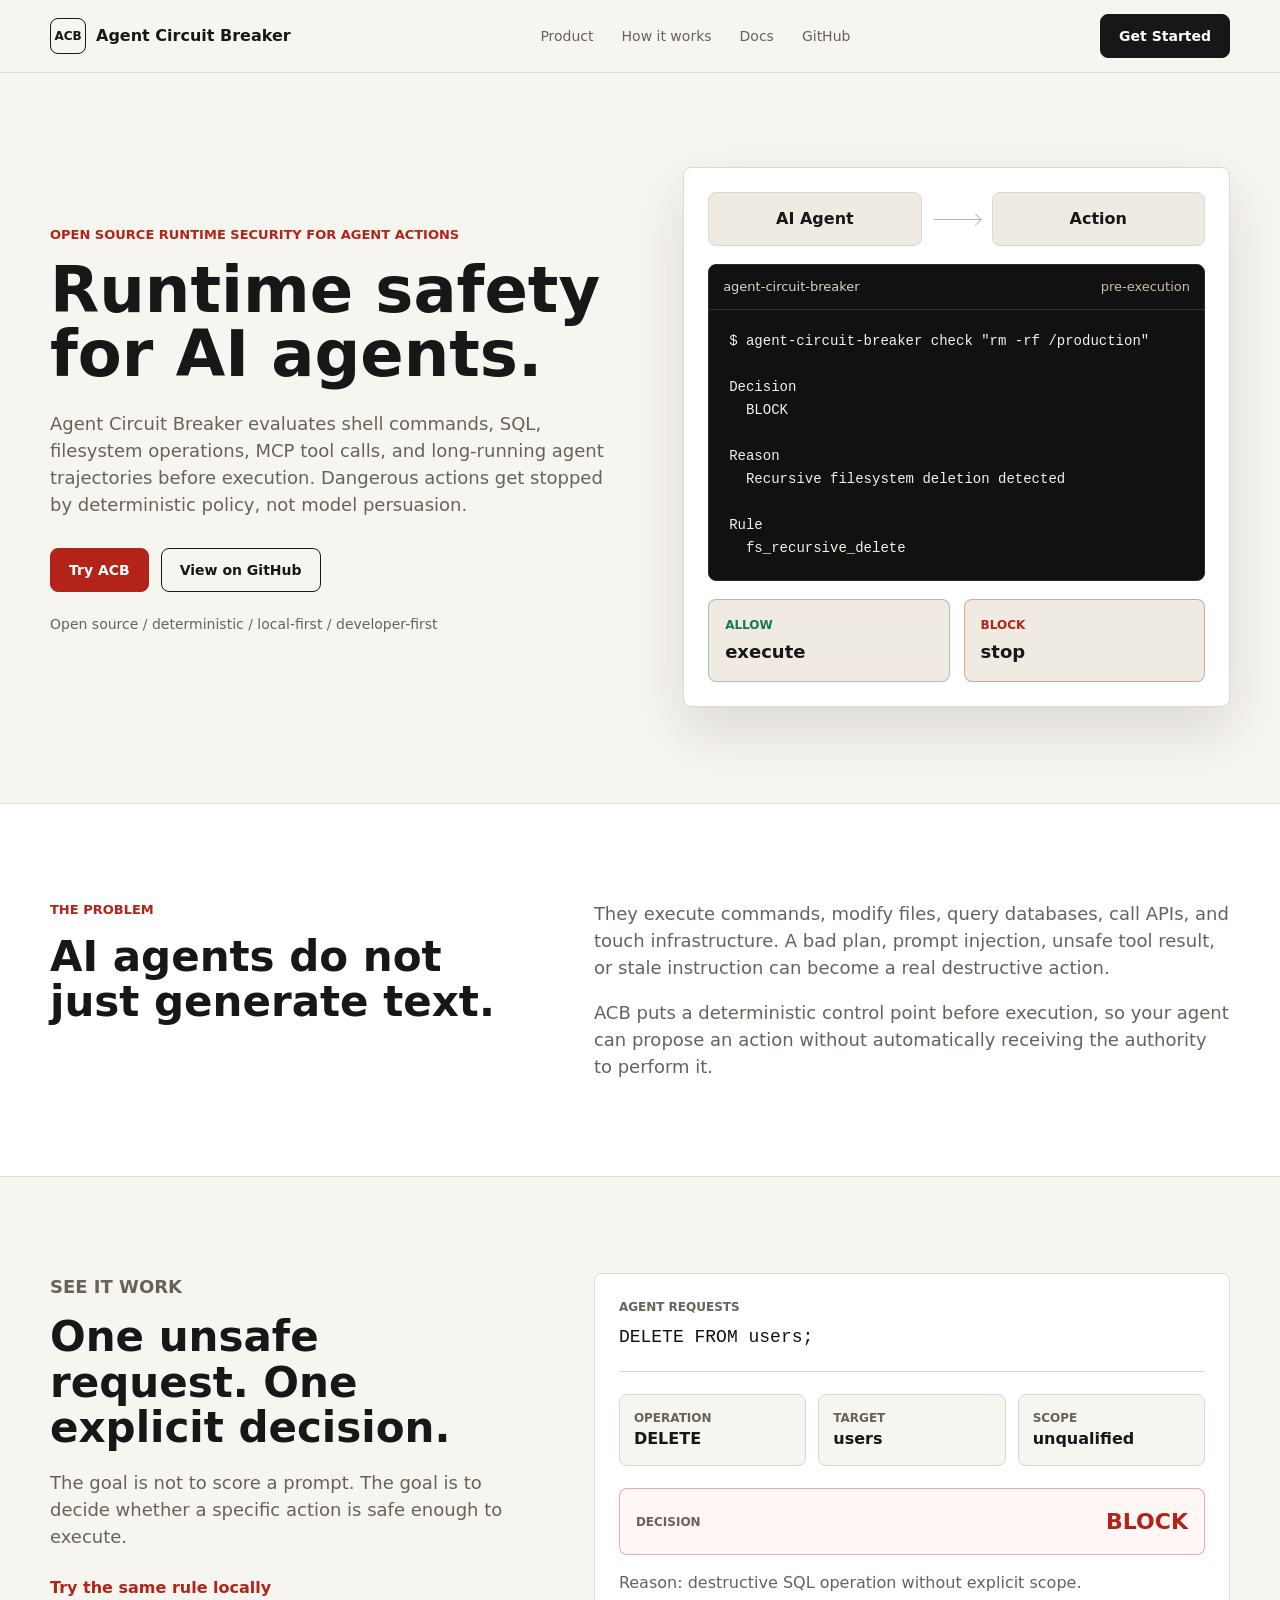
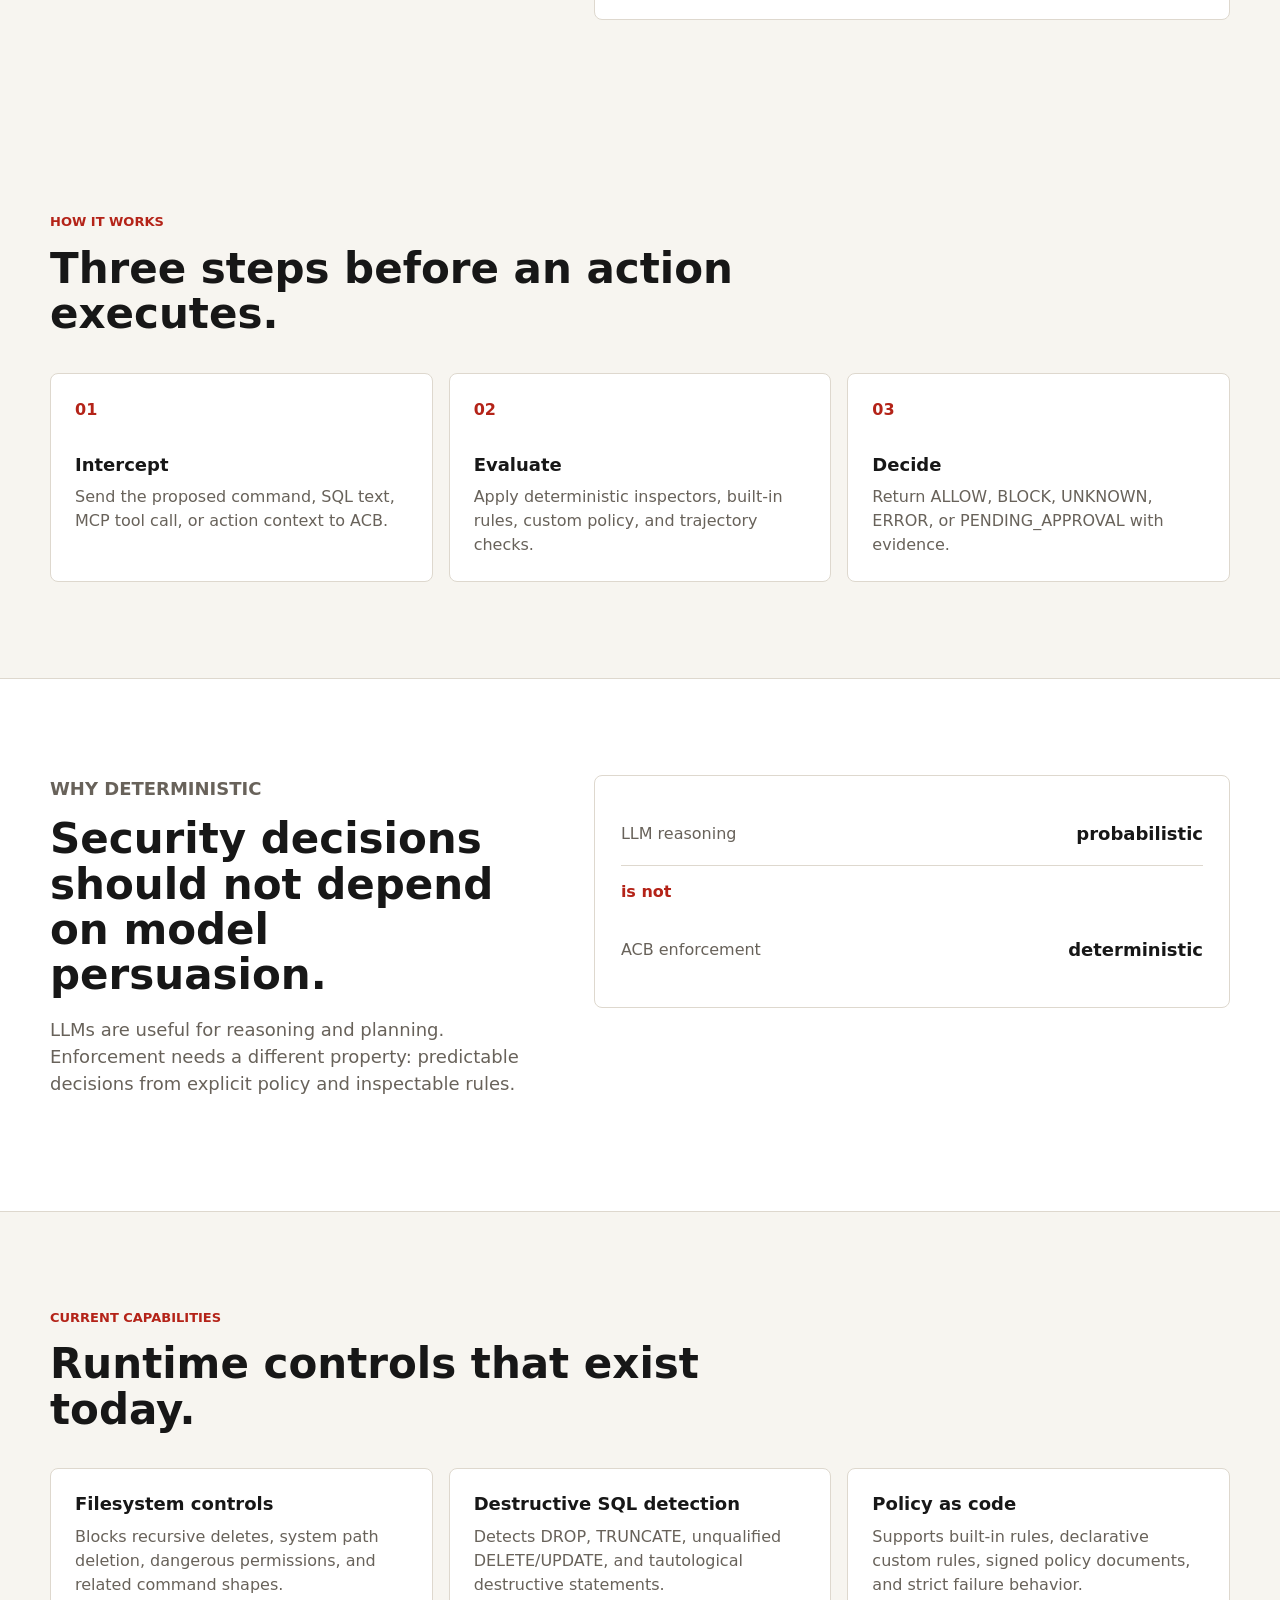
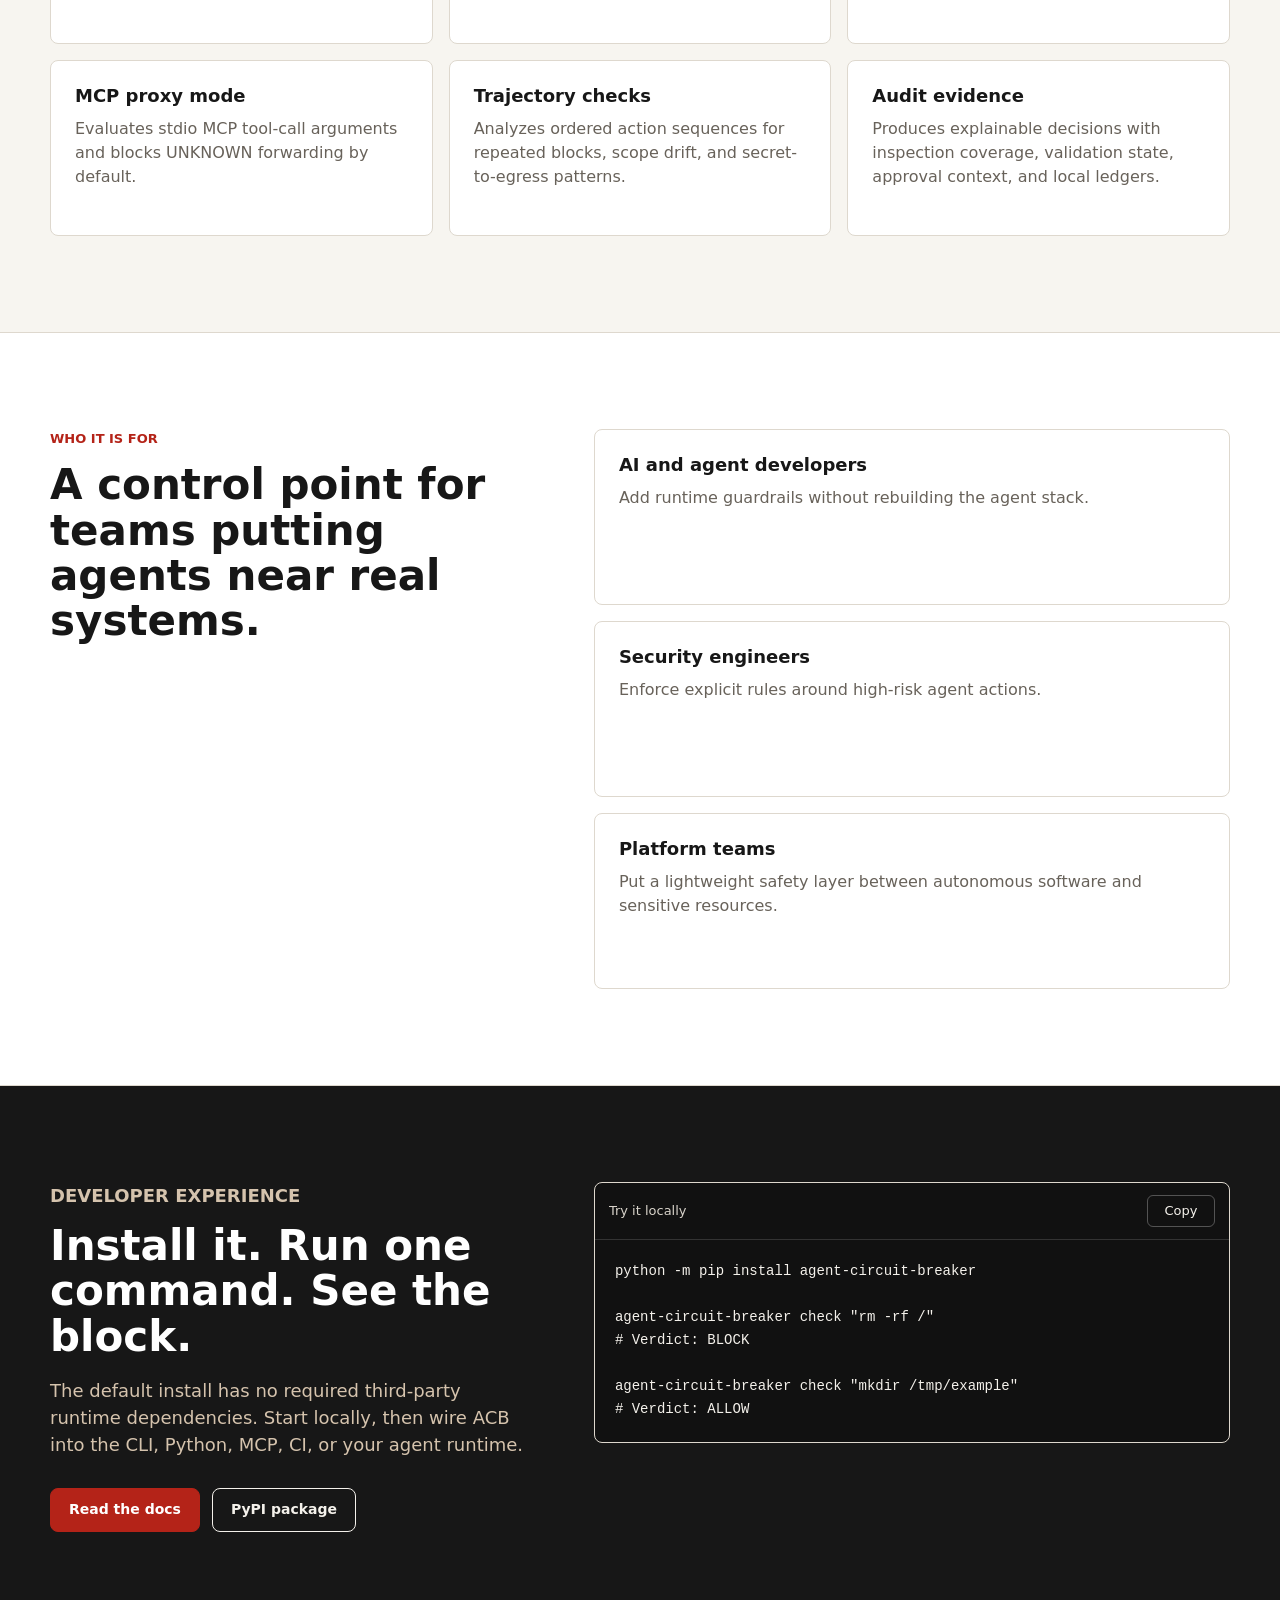
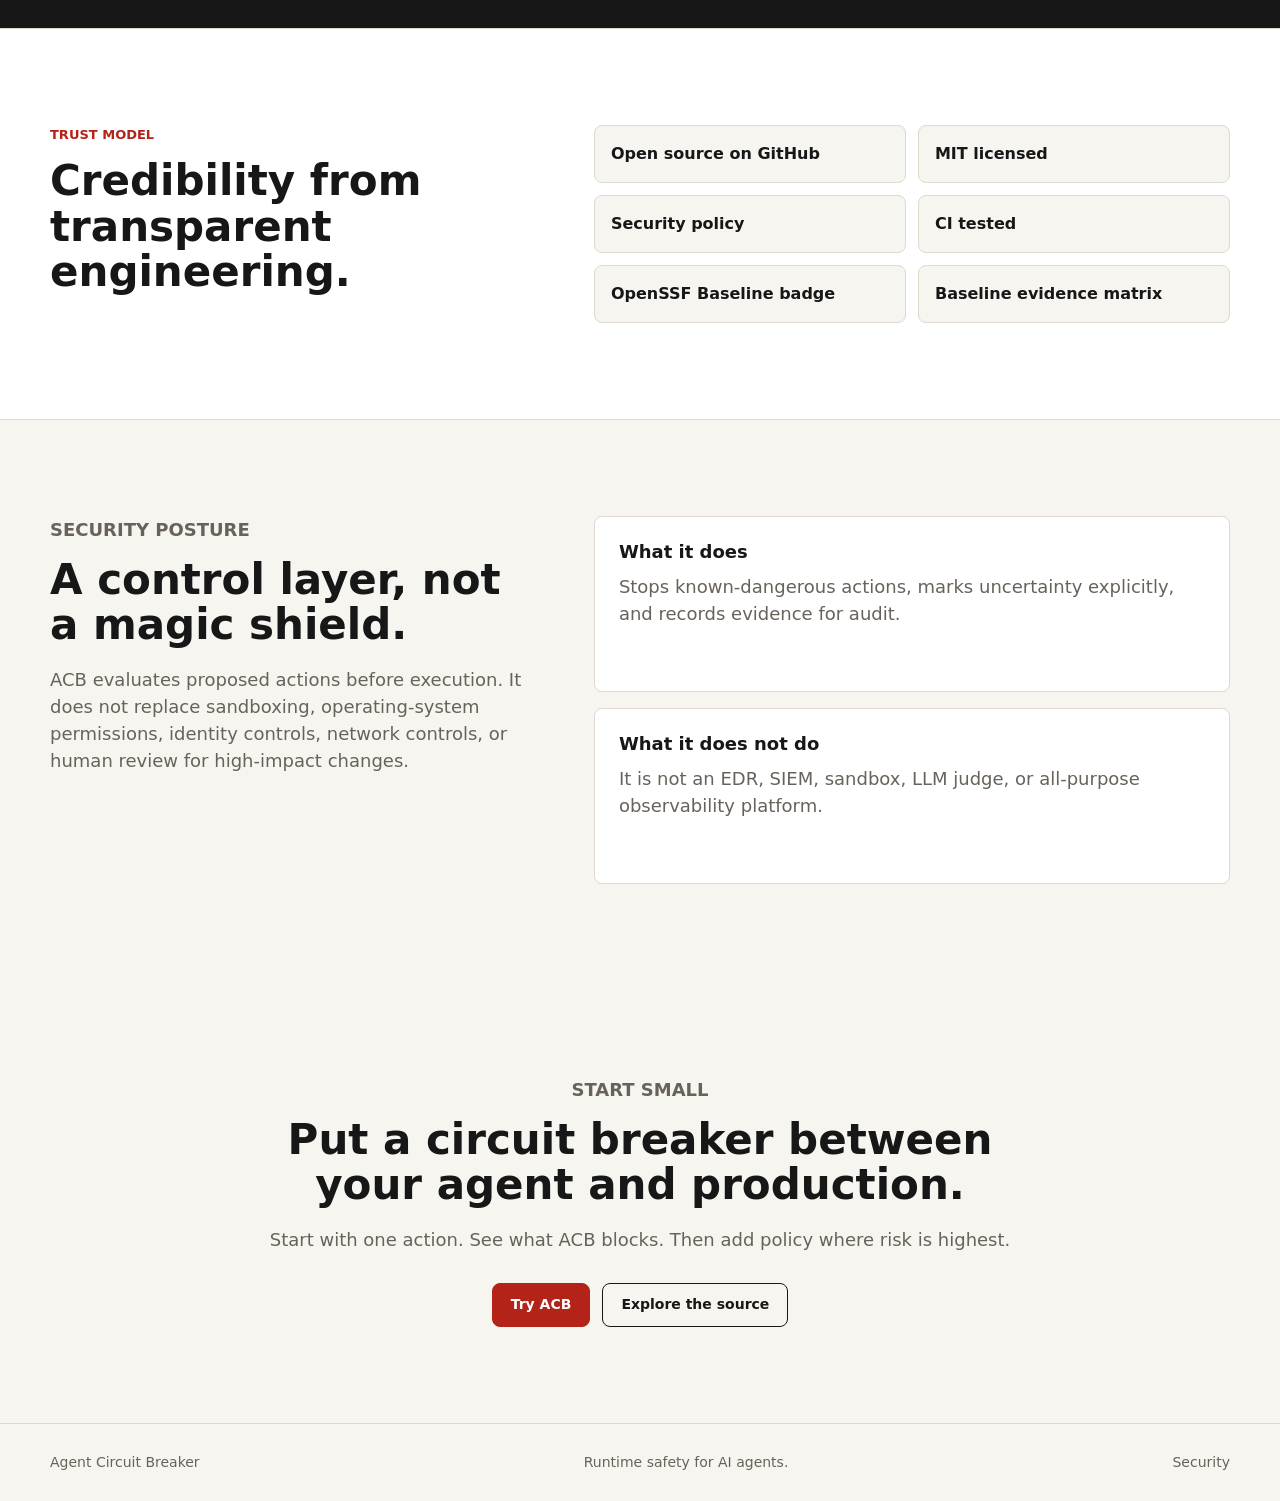
==== docs/index.html @ faf4dca8 "docs: add product website" ====
<!doctype html>
<html lang="en">
  <head>
    <meta charset="utf-8">
    <meta name="viewport" content="width=device-width, initial-scale=1">
    <title>Agent Circuit Breaker | Runtime Safety for AI Agents</title>
    <meta
      name="description"
      content="Agent Circuit Breaker is an open source runtime safety layer that evaluates AI agent actions before execution with deterministic policy, risk checks, and auditable decisions."
    >
    <meta
      name="keywords"
      content="AI agent security, AI agent runtime security, AI agent guardrails, deterministic AI security, AI agent policy enforcement, secure AI agents"
    >
    <meta name="robots" content="index, follow">
    <link rel="canonical" href="https://acb.github.io/">
    <meta property="og:type" content="website">
    <meta property="og:title" content="Agent Circuit Breaker | Runtime Safety for AI Agents">
    <meta
      property="og:description"
      content="A deterministic control layer that evaluates AI agent actions before they execute."
    >
    <meta property="og:url" content="https://acb.github.io/">
    <meta property="og:site_name" content="Agent Circuit Breaker">
    <meta name="twitter:card" content="summary_large_image">
    <meta name="twitter:title" content="Agent Circuit Breaker | Runtime Safety for AI Agents">
    <meta
      name="twitter:description"
      content="Open source runtime safety for AI agents, MCP tools, shell commands, SQL, and long-running agent workflows."
    >
    <link rel="icon" href="favicon.svg" type="image/svg+xml">
    <link rel="stylesheet" href="styles.css">
    <script type="application/ld+json">
      {
        "@context": "https://schema.org",
        "@type": "SoftwareSourceCode",
        "name": "Agent Circuit Breaker",
        "description": "Open source runtime safety layer for AI agent actions.",
        "codeRepository": "https://github.com/sagarchhatrala/agent-circuit-breaker",
        "programmingLanguage": "Python",
        "license": "https://github.com/sagarchhatrala/agent-circuit-breaker/blob/main/LICENSE",
        "runtimePlatform": "Python 3.11+",
        "applicationCategory": "SecurityApplication"
      }
    </script>
  </head>
  <body>
    <a class="skip-link" href="#main">Skip to content</a>

    <header class="site-header" data-elevate>
      <nav class="nav shell" aria-label="Primary navigation">
        <a class="brand" href="#" aria-label="Agent Circuit Breaker home">
          <span class="brand-mark" aria-hidden="true">ACB</span>
          <span>Agent Circuit Breaker</span>
        </a>
        <div class="nav-links">
          <a href="#product">Product</a>
          <a href="#how">How it works</a>
          <a href="https://github.com/sagarchhatrala/agent-circuit-breaker/blob/main/docs/GETTING_STARTED.md">Docs</a>
          <a href="https://github.com/sagarchhatrala/agent-circuit-breaker">GitHub</a>
        </div>
        <a class="nav-cta" href="#try">Get Started</a>
      </nav>
    </header>

    <main id="main">
      <section class="hero section">
        <div class="shell hero-grid">
          <div class="hero-copy">
            <p class="eyebrow">Open source runtime security for agent actions</p>
            <h1>Runtime safety for AI agents.</h1>
            <p class="hero-lede">
              Agent Circuit Breaker evaluates shell commands, SQL, filesystem
              operations, MCP tool calls, and long-running agent trajectories
              before execution. Dangerous actions get stopped by deterministic
              policy, not model persuasion.
            </p>
            <div class="hero-actions" aria-label="Primary actions">
              <a class="button button-primary" href="#try">Try ACB</a>
              <a class="button button-secondary" href="https://github.com/sagarchhatrala/agent-circuit-breaker">
                View on GitHub
              </a>
            </div>
            <p class="trust-line">Open source / deterministic / local-first / developer-first</p>
          </div>

          <div class="product-visual" aria-label="Agent Circuit Breaker product flow">
            <div class="flow-row">
              <div class="flow-node">AI Agent</div>
              <div class="flow-arrow" aria-hidden="true"></div>
              <div class="flow-node">Action</div>
            </div>

            <div class="decision-console">
              <div class="console-bar">
                <span>agent-circuit-breaker</span>
                <span class="console-status">pre-execution</span>
              </div>
              <pre><code>$ agent-circuit-breaker check "rm &#45;rf /production"

Decision
  BLOCK

Reason
  Recursive filesystem deletion detected

Rule
  fs_recursive_delete</code></pre>
            </div>

            <div class="decision-split" aria-label="Decision outcomes">
              <div class="outcome outcome-allow">
                <span>ALLOW</span>
                <strong>execute</strong>
              </div>
              <div class="outcome outcome-block">
                <span>BLOCK</span>
                <strong>stop</strong>
              </div>
            </div>
          </div>
        </div>
      </section>

      <section id="product" class="section problem-band">
        <div class="shell problem-grid">
          <div>
            <p class="eyebrow">The problem</p>
            <h2>AI agents do not just generate text.</h2>
          </div>
          <div class="problem-copy">
            <p>
              They execute commands, modify files, query databases, call APIs,
              and touch infrastructure. A bad plan, prompt injection, unsafe
              tool result, or stale instruction can become a real destructive
              action.
            </p>
            <p>
              ACB puts a deterministic control point before execution, so your
              agent can propose an action without automatically receiving the
              authority to perform it.
            </p>
          </div>
        </div>
      </section>

      <section class="section see-it">
        <div class="shell two-column">
          <div class="section-copy">
            <p class="eyebrow">See it work</p>
            <h2>One unsafe request. One explicit decision.</h2>
            <p>
              The goal is not to score a prompt. The goal is to decide whether
              a specific action is safe enough to execute.
            </p>
            <a class="text-link" href="#try">Try the same rule locally</a>
          </div>

          <div class="evaluation-panel" aria-label="SQL evaluation example">
            <div class="request-line">
              <span>Agent requests</span>
              <code>DELETE&#32;FROM users;</code>
            </div>
            <div class="evaluation-rows">
              <div>
                <span>Operation</span>
                <strong>DELETE</strong>
              </div>
              <div>
                <span>Target</span>
                <strong>users</strong>
              </div>
              <div>
                <span>Scope</span>
                <strong>unqualified</strong>
              </div>
            </div>
            <div class="decision-banner">
              <span>Decision</span>
              <strong>BLOCK</strong>
            </div>
            <p class="reason">
              Reason: destructive SQL operation without explicit scope.
            </p>
          </div>
        </div>
      </section>

      <section id="how" class="section">
        <div class="shell">
          <div class="section-heading">
            <p class="eyebrow">How it works</p>
            <h2>Three steps before an action executes.</h2>
          </div>
          <div class="steps">
            <article class="step">
              <span>01</span>
              <h3>Intercept</h3>
              <p>Send the proposed command, SQL text, MCP tool call, or action context to ACB.</p>
            </article>
            <article class="step">
              <span>02</span>
              <h3>Evaluate</h3>
              <p>Apply deterministic inspectors, built-in rules, custom policy, and trajectory checks.</p>
            </article>
            <article class="step">
              <span>03</span>
              <h3>Decide</h3>
              <p>Return ALLOW, BLOCK, UNKNOWN, ERROR, or PENDING_APPROVAL with evidence.</p>
            </article>
          </div>
        </div>
      </section>

      <section class="section deterministic-band">
        <div class="shell deterministic-grid">
          <div>
            <p class="eyebrow">Why deterministic</p>
            <h2>Security decisions should not depend on model persuasion.</h2>
            <p>
              LLMs are useful for reasoning and planning. Enforcement needs a
              different property: predictable decisions from explicit policy
              and inspectable rules.
            </p>
          </div>
          <div class="contrast-box" aria-label="LLM reasoning versus security enforcement">
            <div class="contrast-row muted">
              <span>LLM reasoning</span>
              <strong>probabilistic</strong>
            </div>
            <div class="not-equal">is not</div>
            <div class="contrast-row strong">
              <span>ACB enforcement</span>
              <strong>deterministic</strong>
            </div>
          </div>
        </div>
      </section>

      <section class="section capabilities">
        <div class="shell">
          <div class="section-heading">
            <p class="eyebrow">Current capabilities</p>
            <h2>Runtime controls that exist today.</h2>
          </div>
          <div class="capability-grid">
            <article>
              <h3>Filesystem controls</h3>
              <p>Blocks recursive deletes, system path deletion, dangerous permissions, and related command shapes.</p>
            </article>
            <article>
              <h3>Destructive SQL detection</h3>
              <p>Detects DROP, TRUNCATE, unqualified DELETE/UPDATE, and tautological destructive statements.</p>
            </article>
            <article>
              <h3>Policy as code</h3>
              <p>Supports built-in rules, declarative custom rules, signed policy documents, and strict failure behavior.</p>
            </article>
            <article>
              <h3>MCP proxy mode</h3>
              <p>Evaluates stdio MCP tool-call arguments and blocks UNKNOWN forwarding by default.</p>
            </article>
            <article>
              <h3>Trajectory checks</h3>
              <p>Analyzes ordered action sequences for repeated blocks, scope drift, and secret-to-egress patterns.</p>
            </article>
            <article>
              <h3>Audit evidence</h3>
              <p>Produces explainable decisions with inspection coverage, validation state, approval context, and local ledgers.</p>
            </article>
          </div>
        </div>
      </section>

      <section class="section audience-band">
        <div class="shell audience-grid">
          <div class="audience-copy">
            <p class="eyebrow">Who it is for</p>
            <h2>A control point for teams putting agents near real systems.</h2>
          </div>
          <div class="audience-list">
            <article>
              <h3>AI and agent developers</h3>
              <p>Add runtime guardrails without rebuilding the agent stack.</p>
            </article>
            <article>
              <h3>Security engineers</h3>
              <p>Enforce explicit rules around high-risk agent actions.</p>
            </article>
            <article>
              <h3>Platform teams</h3>
              <p>Put a lightweight safety layer between autonomous software and sensitive resources.</p>
            </article>
          </div>
        </div>
      </section>

      <section id="try" class="section try-section">
        <div class="shell two-column">
          <div class="section-copy">
            <p class="eyebrow">Developer experience</p>
            <h2>Install it. Run one command. See the block.</h2>
            <p>
              The default install has no required third-party runtime
              dependencies. Start locally, then wire ACB into the CLI, Python,
              MCP, CI, or your agent runtime.
            </p>
            <div class="try-actions">
              <a class="button button-primary" href="https://github.com/sagarchhatrala/agent-circuit-breaker/blob/main/docs/GETTING_STARTED.md">Read the docs</a>
              <a class="button button-secondary" href="https://pypi.org/project/agent-circuit-breaker/">PyPI package</a>
            </div>
          </div>
          <div class="code-card">
            <div class="code-card-header">
              <span>Try it locally</span>
              <button class="copy-button" type="button" data-copy="#quickstart-code">Copy</button>
            </div>
            <pre id="quickstart-code"><code>python -m pip install agent-circuit-breaker

agent-circuit-breaker check "rm &#45;rf /"
# Verdict: BLOCK

agent-circuit-breaker check "mkdir /tmp/example"
# Verdict: ALLOW</code></pre>
          </div>
        </div>
      </section>

      <section class="section trust-section">
        <div class="shell trust-grid">
          <div>
            <p class="eyebrow">Trust model</p>
            <h2>Credibility from transparent engineering.</h2>
          </div>
          <div class="trust-list">
            <a href="https://github.com/sagarchhatrala/agent-circuit-breaker">Open source on GitHub</a>
            <a href="https://github.com/sagarchhatrala/agent-circuit-breaker/blob/main/LICENSE">MIT licensed</a>
            <a href="https://github.com/sagarchhatrala/agent-circuit-breaker/security/policy">Security policy</a>
            <a href="https://github.com/sagarchhatrala/agent-circuit-breaker/actions/workflows/ci.yml">CI tested</a>
            <a href="https://www.bestpractices.dev/projects/14222">OpenSSF Baseline badge</a>
            <a href="https://github.com/sagarchhatrala/agent-circuit-breaker/blob/main/docs/OPENSSF_BASELINE_1.md">Baseline evidence matrix</a>
          </div>
        </div>
      </section>

      <section class="section security-posture">
        <div class="shell posture-grid">
          <div>
            <p class="eyebrow">Security posture</p>
            <h2>A control layer, not a magic shield.</h2>
            <p>
              ACB evaluates proposed actions before execution. It does not
              replace sandboxing, operating-system permissions, identity
              controls, network controls, or human review for high-impact
              changes.
            </p>
          </div>
          <div class="posture-points">
            <article>
              <h3>What it does</h3>
              <p>Stops known-dangerous actions, marks uncertainty explicitly, and records evidence for audit.</p>
            </article>
            <article>
              <h3>What it does not do</h3>
              <p>It is not an EDR, SIEM, sandbox, LLM judge, or all-purpose observability platform.</p>
            </article>
          </div>
        </div>
      </section>

      <section class="section final-cta">
        <div class="shell final-cta-inner">
          <p class="eyebrow">Start small</p>
          <h2>Put a circuit breaker between your agent and production.</h2>
          <p>Start with one action. See what ACB blocks. Then add policy where risk is highest.</p>
          <div class="hero-actions">
            <a class="button button-primary" href="#try">Try ACB</a>
            <a class="button button-secondary" href="https://github.com/sagarchhatrala/agent-circuit-breaker">Explore the source</a>
          </div>
        </div>
      </section>
    </main>

    <footer class="footer">
      <div class="shell footer-inner">
        <span>Agent Circuit Breaker</span>
        <span>Runtime safety for AI agents.</span>
        <a href="https://github.com/sagarchhatrala/agent-circuit-breaker/blob/main/SECURITY.md">Security</a>
      </div>
    </footer>

    <script src="script.js"></script>
  </body>
</html>
---- docs/styles.css ----
:root {
  --bg: #f7f5f0;
  --surface: #ffffff;
  --surface-muted: #efebe3;
  --ink: #171717;
  --muted: #68625a;
  --line: #ded8ce;
  --line-strong: #bdb4a6;
  --accent: #b42318;
  --accent-ink: #ffffff;
  --allow: #147a4a;
  --warn: #9a6500;
  --code: #111111;
  --shadow: 0 24px 60px rgba(32, 28, 22, 0.12);
}

* {
  box-sizing: border-box;
}

html {
  scroll-behavior: smooth;
}

html,
body {
  overflow-x: hidden;
}

body {
  margin: 0;
  background: var(--bg);
  color: var(--ink);
  font-family: Inter, ui-sans-serif, system-ui, -apple-system, BlinkMacSystemFont, "Segoe UI", sans-serif;
  line-height: 1.5;
  text-rendering: optimizeLegibility;
}

a {
  color: inherit;
  text-decoration: none;
}

code,
pre {
  font-family: "SFMono-Regular", Consolas, "Liberation Mono", monospace;
}

pre {
  margin: 0;
  white-space: pre-wrap;
}

.skip-link {
  position: absolute;
  left: 16px;
  top: -48px;
  z-index: 10;
  padding: 10px 14px;
  background: var(--ink);
  color: var(--surface);
  border-radius: 6px;
}

.skip-link:focus {
  top: 16px;
}

.shell {
  width: min(1180px, calc(100% - 40px));
  margin: 0 auto;
}

.section {
  padding: 96px 0;
}

.site-header {
  position: sticky;
  top: 0;
  z-index: 5;
  background: rgba(247, 245, 240, 0.92);
  border-bottom: 1px solid var(--line);
  backdrop-filter: blur(14px);
}

.nav {
  min-height: 72px;
  display: flex;
  align-items: center;
  justify-content: space-between;
  gap: 24px;
}

.brand {
  display: inline-flex;
  align-items: center;
  gap: 10px;
  font-weight: 700;
}

.brand-mark {
  display: grid;
  place-items: center;
  width: 36px;
  height: 36px;
  border: 1px solid var(--ink);
  border-radius: 8px;
  font-size: 12px;
  letter-spacing: 0;
}

.nav-links {
  display: flex;
  align-items: center;
  gap: 28px;
  color: var(--muted);
  font-size: 14px;
}

.nav-links a:hover,
.text-link:hover,
.trust-list a:hover,
.footer a:hover {
  color: var(--accent);
}

.nav-cta,
.button {
  display: inline-flex;
  align-items: center;
  justify-content: center;
  min-height: 44px;
  padding: 0 18px;
  border-radius: 8px;
  font-weight: 700;
  font-size: 14px;
  border: 1px solid var(--ink);
}

.nav-cta {
  background: var(--ink);
  color: var(--surface);
}

.button-primary {
  background: var(--accent);
  border-color: var(--accent);
  color: var(--accent-ink);
}

.button-secondary {
  background: transparent;
  color: var(--ink);
}

.button:focus-visible,
.nav-cta:focus-visible,
.nav-links a:focus-visible,
.brand:focus-visible,
.copy-button:focus-visible,
.text-link:focus-visible {
  outline: 3px solid rgba(180, 35, 24, 0.35);
  outline-offset: 3px;
}

.hero {
  padding-top: 94px;
}

.hero-grid {
  display: grid;
  grid-template-columns: 1.02fr 0.98fr;
  gap: 64px;
  align-items: center;
}

.hero-copy,
.product-visual,
.evaluation-panel,
.code-card,
.contrast-box,
.section-copy,
.problem-copy,
.audience-copy {
  min-width: 0;
}

.eyebrow {
  margin: 0 0 14px;
  color: var(--accent);
  font-size: 13px;
  font-weight: 800;
  letter-spacing: 0;
  text-transform: uppercase;
}

h1,
h2,
h3,
p {
  margin-top: 0;
}

h1 {
  max-width: 720px;
  margin-bottom: 24px;
  font-size: 64px;
  line-height: 1;
  letter-spacing: 0;
}

h2 {
  margin-bottom: 18px;
  font-size: 42px;
  line-height: 1.08;
  letter-spacing: 0;
}

h3 {
  margin-bottom: 10px;
  font-size: 18px;
  line-height: 1.2;
  letter-spacing: 0;
}

.hero-lede,
.section-copy p,
.problem-copy p,
.deterministic-grid p,
.security-posture p,
.final-cta p {
  color: var(--muted);
  font-size: 18px;
}

.hero-actions,
.try-actions {
  display: flex;
  flex-wrap: wrap;
  gap: 12px;
  margin-top: 30px;
}

.trust-line {
  margin-top: 22px;
  color: var(--muted);
  font-size: 14px;
}

.product-visual,
.evaluation-panel,
.code-card,
.contrast-box {
  border: 1px solid var(--line);
  border-radius: 8px;
  background: var(--surface);
  box-shadow: var(--shadow);
}

.product-visual {
  padding: 24px;
}

.flow-row {
  display: grid;
  grid-template-columns: 1fr 46px 1fr;
  align-items: center;
  gap: 12px;
  margin-bottom: 18px;
}

.flow-node {
  padding: 14px 16px;
  border: 1px solid var(--line);
  border-radius: 8px;
  background: var(--surface-muted);
  text-align: center;
  font-weight: 700;
}

.flow-arrow {
  height: 1px;
  background: var(--line-strong);
  position: relative;
}

.flow-arrow::after {
  content: "";
  position: absolute;
  right: 0;
  top: -4px;
  width: 8px;
  height: 8px;
  border-right: 1px solid var(--line-strong);
  border-top: 1px solid var(--line-strong);
  transform: rotate(45deg);
}

.decision-console {
  border: 1px solid #2b2b2b;
  border-radius: 8px;
  background: var(--code);
  color: #f4f1eb;
  overflow: hidden;
}

.console-bar,
.code-card-header {
  display: flex;
  align-items: center;
  justify-content: space-between;
  gap: 16px;
  padding: 12px 14px;
  border-bottom: 1px solid rgba(255, 255, 255, 0.14);
  color: #d8d3ca;
  font-size: 13px;
}

.console-bar span,
.code-card-header span {
  min-width: 0;
  overflow: hidden;
  text-overflow: ellipsis;
  white-space: nowrap;
}

.console-status {
  color: #cdbba4;
}

.decision-console pre,
.code-card pre {
  padding: 20px;
  font-size: 14px;
  line-height: 1.65;
  overflow-x: auto;
  overflow-wrap: anywhere;
  word-break: break-word;
}

.decision-split {
  display: grid;
  grid-template-columns: 1fr 1fr;
  gap: 14px;
  margin-top: 18px;
}

.outcome {
  padding: 16px;
  border-radius: 8px;
  border: 1px solid var(--line);
  background: var(--surface-muted);
}

.outcome span,
.evaluation-rows span,
.request-line span,
.decision-banner span {
  display: block;
  color: var(--muted);
  font-size: 12px;
  font-weight: 800;
  letter-spacing: 0;
  text-transform: uppercase;
}

.outcome strong {
  display: block;
  margin-top: 4px;
  font-size: 18px;
}

.outcome-allow {
  border-color: rgba(20, 122, 74, 0.35);
}

.outcome-allow span {
  color: var(--allow);
}

.outcome-block {
  border-color: rgba(180, 35, 24, 0.35);
}

.outcome-block span,
.decision-banner strong {
  color: var(--accent);
}

.problem-band,
.deterministic-band,
.audience-band,
.trust-section {
  border-top: 1px solid var(--line);
  border-bottom: 1px solid var(--line);
  background: var(--surface);
}

.problem-grid,
.deterministic-grid,
.audience-grid,
.trust-grid,
.posture-grid,
.two-column {
  display: grid;
  grid-template-columns: 0.86fr 1.14fr;
  gap: 64px;
  align-items: start;
}

.problem-copy p:last-child,
.section-copy p:last-child,
.security-posture p:last-child {
  margin-bottom: 0;
}

.text-link {
  display: inline-flex;
  margin-top: 8px;
  color: var(--accent);
  font-weight: 800;
}

.evaluation-panel {
  padding: 24px;
  box-shadow: none;
}

.request-line {
  padding-bottom: 20px;
  border-bottom: 1px solid var(--line);
}

.request-line code {
  display: block;
  margin-top: 8px;
  color: var(--code);
  font-size: 18px;
}

.evaluation-rows {
  display: grid;
  grid-template-columns: repeat(3, 1fr);
  gap: 12px;
  padding: 22px 0;
}

.evaluation-rows div {
  padding: 14px;
  border: 1px solid var(--line);
  border-radius: 8px;
  background: var(--bg);
}

.decision-banner {
  display: flex;
  align-items: center;
  justify-content: space-between;
  gap: 16px;
  padding: 16px;
  border: 1px solid rgba(180, 35, 24, 0.35);
  border-radius: 8px;
  background: #fff7f5;
}

.decision-banner strong {
  font-size: 22px;
}

.reason {
  margin: 16px 0 0;
  color: var(--muted);
}

.section-heading {
  max-width: 700px;
  margin-bottom: 36px;
}

.steps,
.capability-grid,
.audience-list,
.posture-points {
  display: grid;
  gap: 16px;
}

.steps {
  grid-template-columns: repeat(3, 1fr);
}

.step,
.capability-grid article,
.audience-list article,
.posture-points article {
  min-height: 176px;
  padding: 24px;
  border: 1px solid var(--line);
  border-radius: 8px;
  background: var(--surface);
}

.step span {
  display: inline-flex;
  margin-bottom: 32px;
  color: var(--accent);
  font-weight: 800;
}

.step p,
.capability-grid p,
.audience-list p,
.posture-points p {
  margin: 0;
  color: var(--muted);
}

.contrast-box {
  padding: 26px;
  box-shadow: none;
}

.contrast-row {
  display: flex;
  align-items: center;
  justify-content: space-between;
  gap: 20px;
  padding: 18px 0;
  border-bottom: 1px solid var(--line);
}

.contrast-row:last-child {
  border-bottom: 0;
}

.contrast-row span {
  color: var(--muted);
}

.contrast-row strong {
  font-size: 18px;
}

.not-equal {
  padding: 14px 0;
  color: var(--accent);
  font-weight: 800;
}

.capability-grid {
  grid-template-columns: repeat(3, 1fr);
}

.audience-list {
  grid-template-columns: 1fr;
}

.try-section {
  background: var(--ink);
  color: var(--surface);
}

.try-section .eyebrow,
.try-section .section-copy p {
  color: #d5c3ad;
}

.try-section .button-secondary {
  border-color: #f4f1eb;
  color: #f4f1eb;
}

.code-card {
  background: var(--code);
  color: #f4f1eb;
  box-shadow: none;
  overflow: hidden;
}

.copy-button {
  min-width: 68px;
  min-height: 32px;
  border: 1px solid rgba(255, 255, 255, 0.28);
  border-radius: 6px;
  background: transparent;
  color: #f4f1eb;
  cursor: pointer;
  font: inherit;
}

.trust-list {
  display: grid;
  grid-template-columns: repeat(2, 1fr);
  gap: 12px;
}

.trust-list a {
  padding: 16px;
  border: 1px solid var(--line);
  border-radius: 8px;
  background: var(--bg);
  font-weight: 700;
}

.final-cta {
  text-align: center;
}

.final-cta-inner {
  max-width: 760px;
}

.final-cta .hero-actions {
  justify-content: center;
}

.footer {
  padding: 28px 0;
  border-top: 1px solid var(--line);
  color: var(--muted);
  font-size: 14px;
}

.footer-inner {
  display: flex;
  flex-wrap: wrap;
  align-items: center;
  justify-content: space-between;
  gap: 16px;
}

@media (max-width: 920px) {
  .nav {
    min-height: auto;
    padding: 16px 0;
    align-items: flex-start;
  }

  .nav,
  .nav-links,
  .hero-actions,
  .try-actions {
    flex-wrap: wrap;
  }

  .nav-links {
    order: 3;
    width: 100%;
    gap: 18px;
  }

  .hero-grid,
  .problem-grid,
  .deterministic-grid,
  .audience-grid,
  .trust-grid,
  .posture-grid,
  .two-column {
    grid-template-columns: 1fr;
    gap: 36px;
  }

  h1 {
    font-size: 42px;
  }

  h2 {
    font-size: 32px;
  }

  .steps,
  .capability-grid {
    grid-template-columns: 1fr;
  }
}

@media (max-width: 560px) {
  .shell {
    width: min(calc(100% - 84px), 1180px);
  }

  .section {
    padding: 68px 0;
  }

  .hero {
    padding-top: 54px;
  }

  h1 {
    font-size: 34px;
  }

  h2 {
    font-size: 28px;
  }

  .hero-lede,
  .section-copy p,
  .problem-copy p,
  .deterministic-grid p,
  .security-posture p,
  .final-cta p {
    font-size: 16px;
  }

  .product-visual,
  .evaluation-panel,
  .code-card,
  .contrast-box {
    border-radius: 8px;
  }

  .product-visual,
  .evaluation-panel {
    padding: 16px;
  }

  .decision-console pre,
  .code-card pre {
    padding: 16px;
    font-size: 13px;
  }

  .flow-row,
  .decision-split,
  .evaluation-rows,
  .trust-list {
    grid-template-columns: 1fr;
  }

  .flow-arrow {
    width: 1px;
    height: 22px;
    justify-self: center;
  }

  .flow-arrow::after {
    right: -4px;
    top: 13px;
    transform: rotate(135deg);
  }

  .button,
  .nav-cta {
    width: 100%;
  }
}
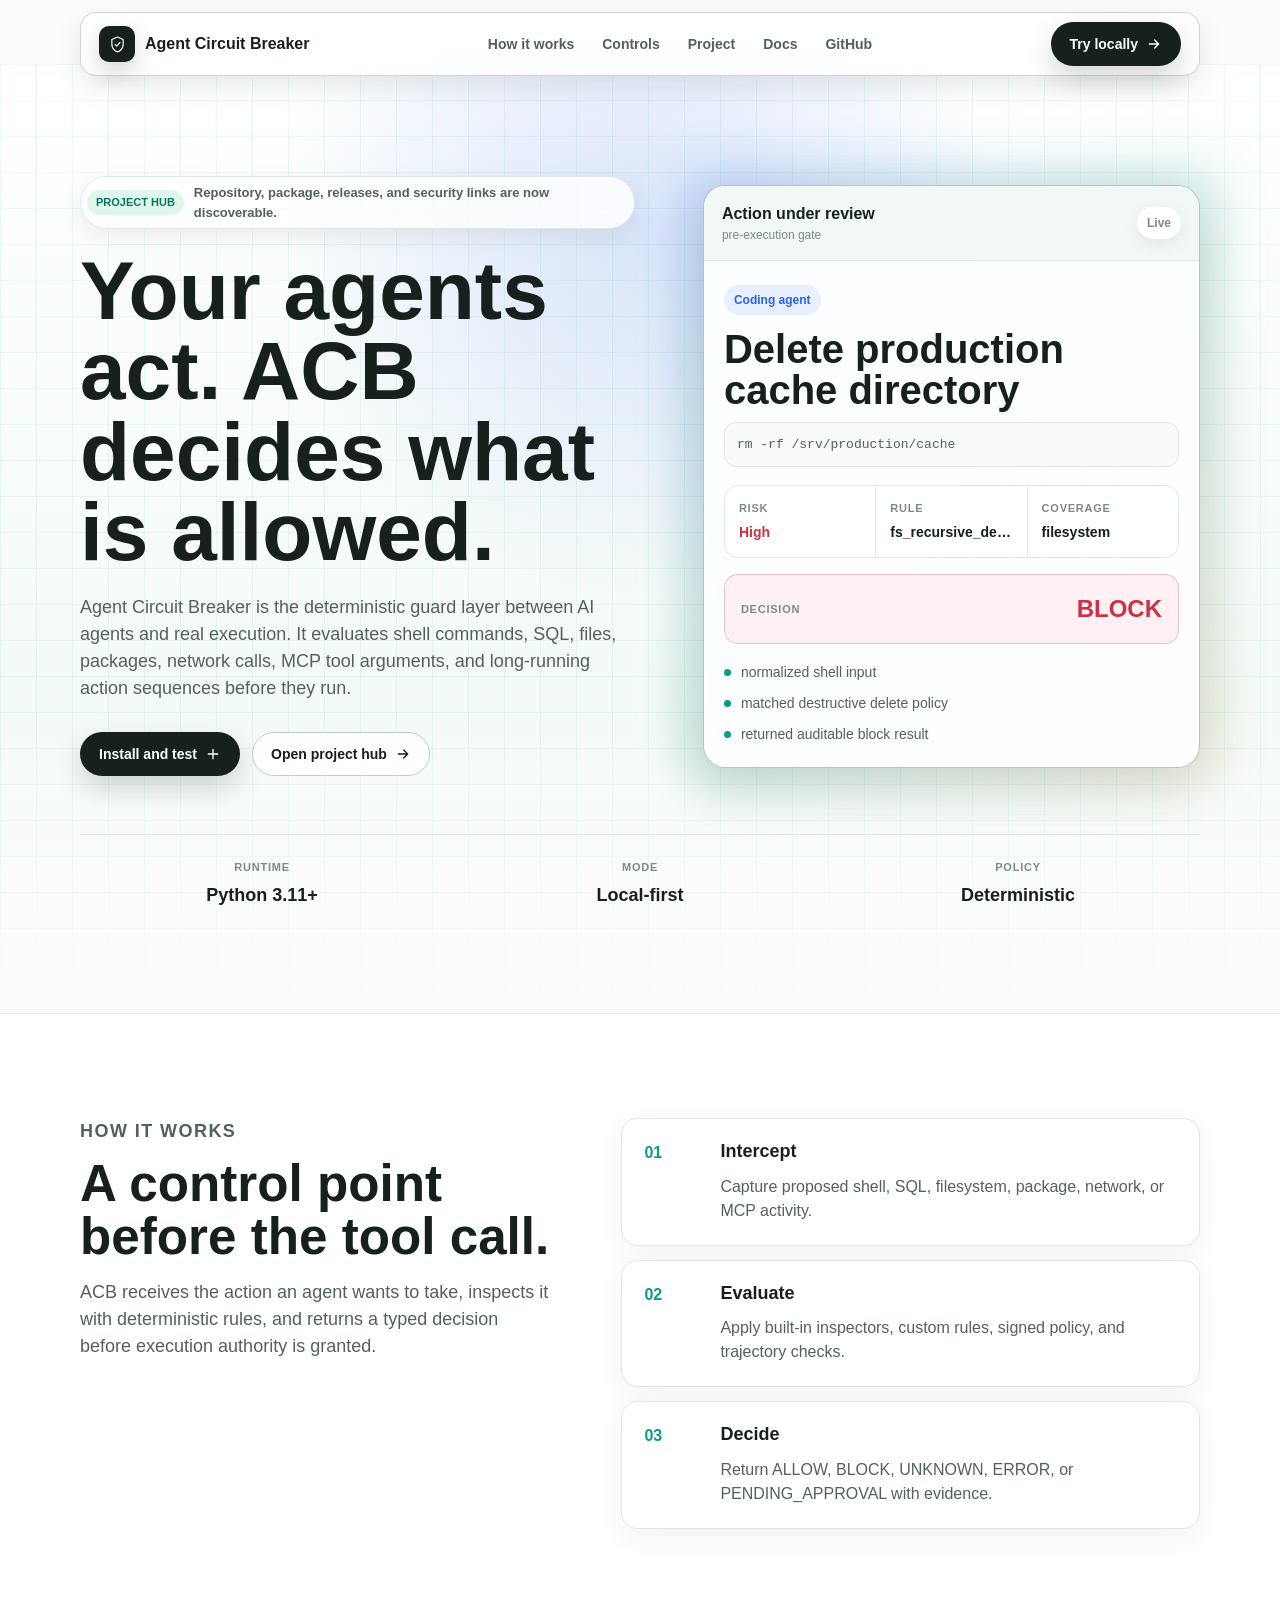
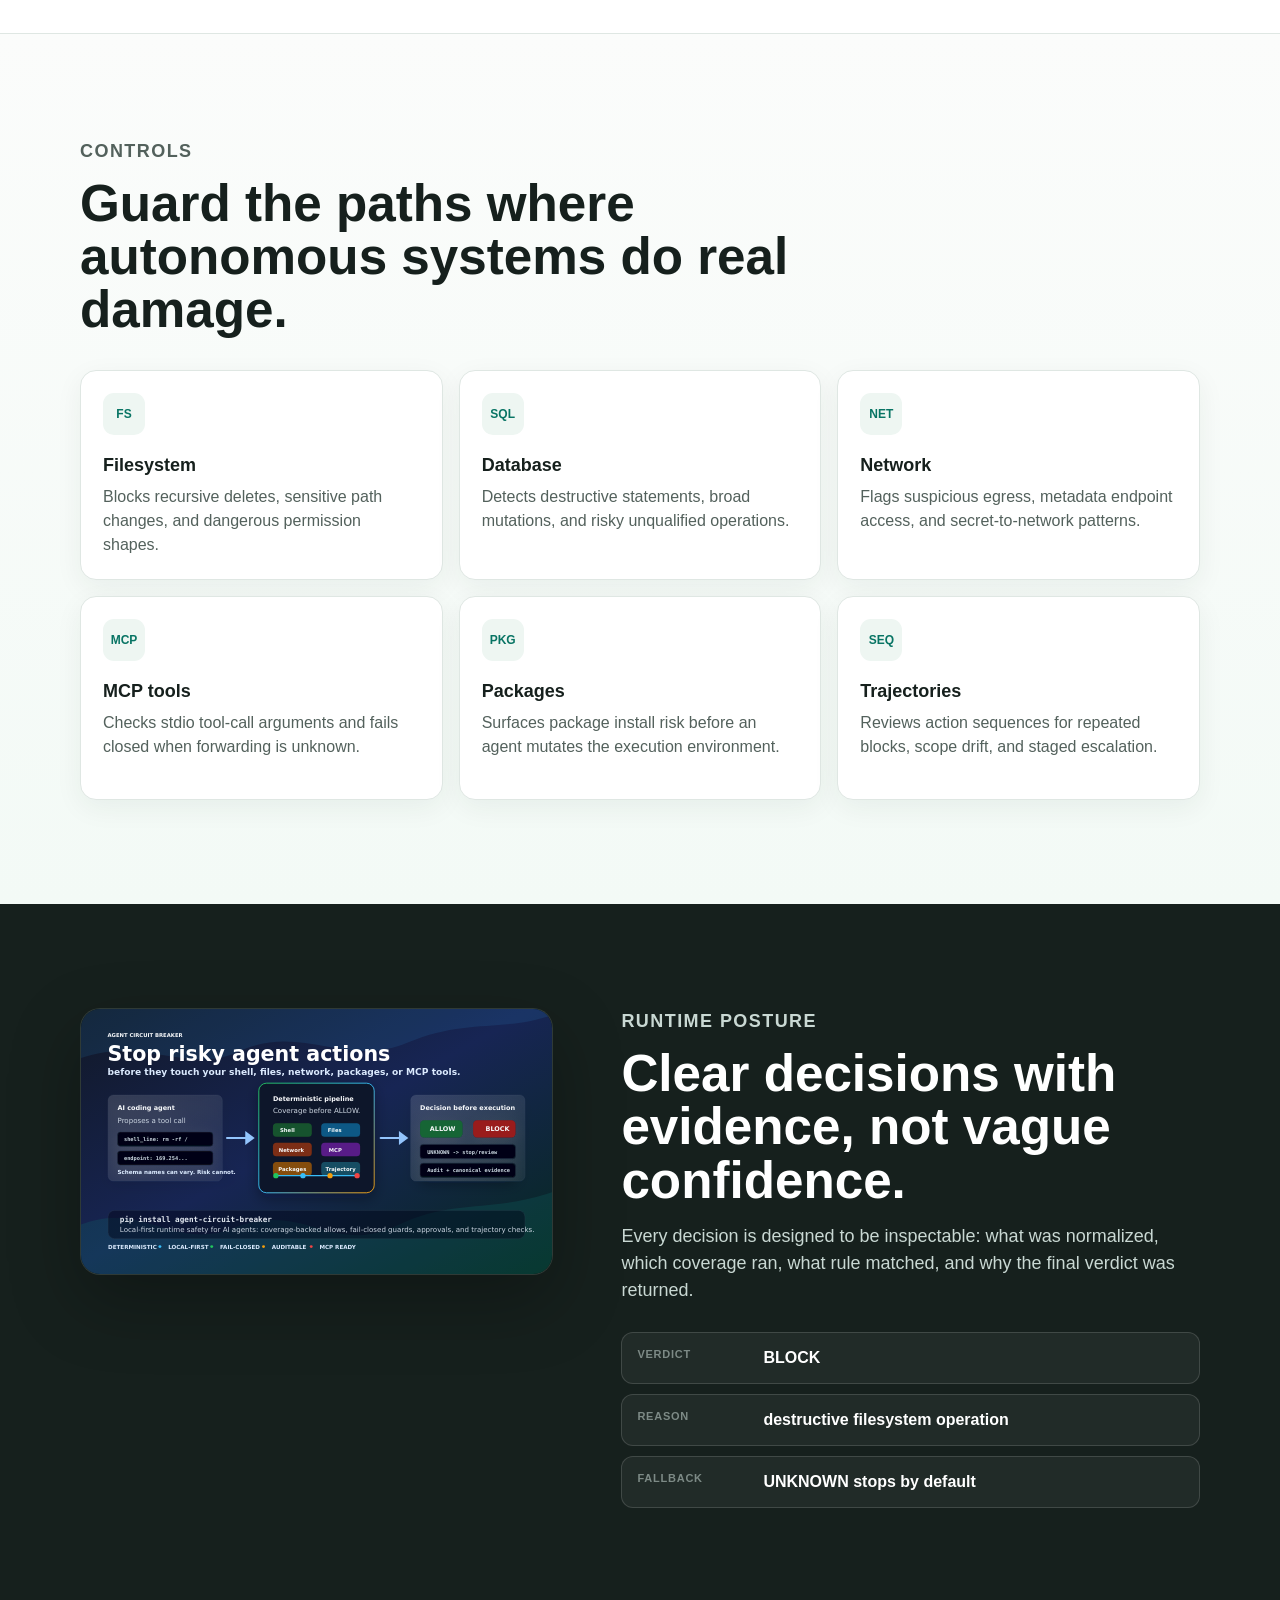
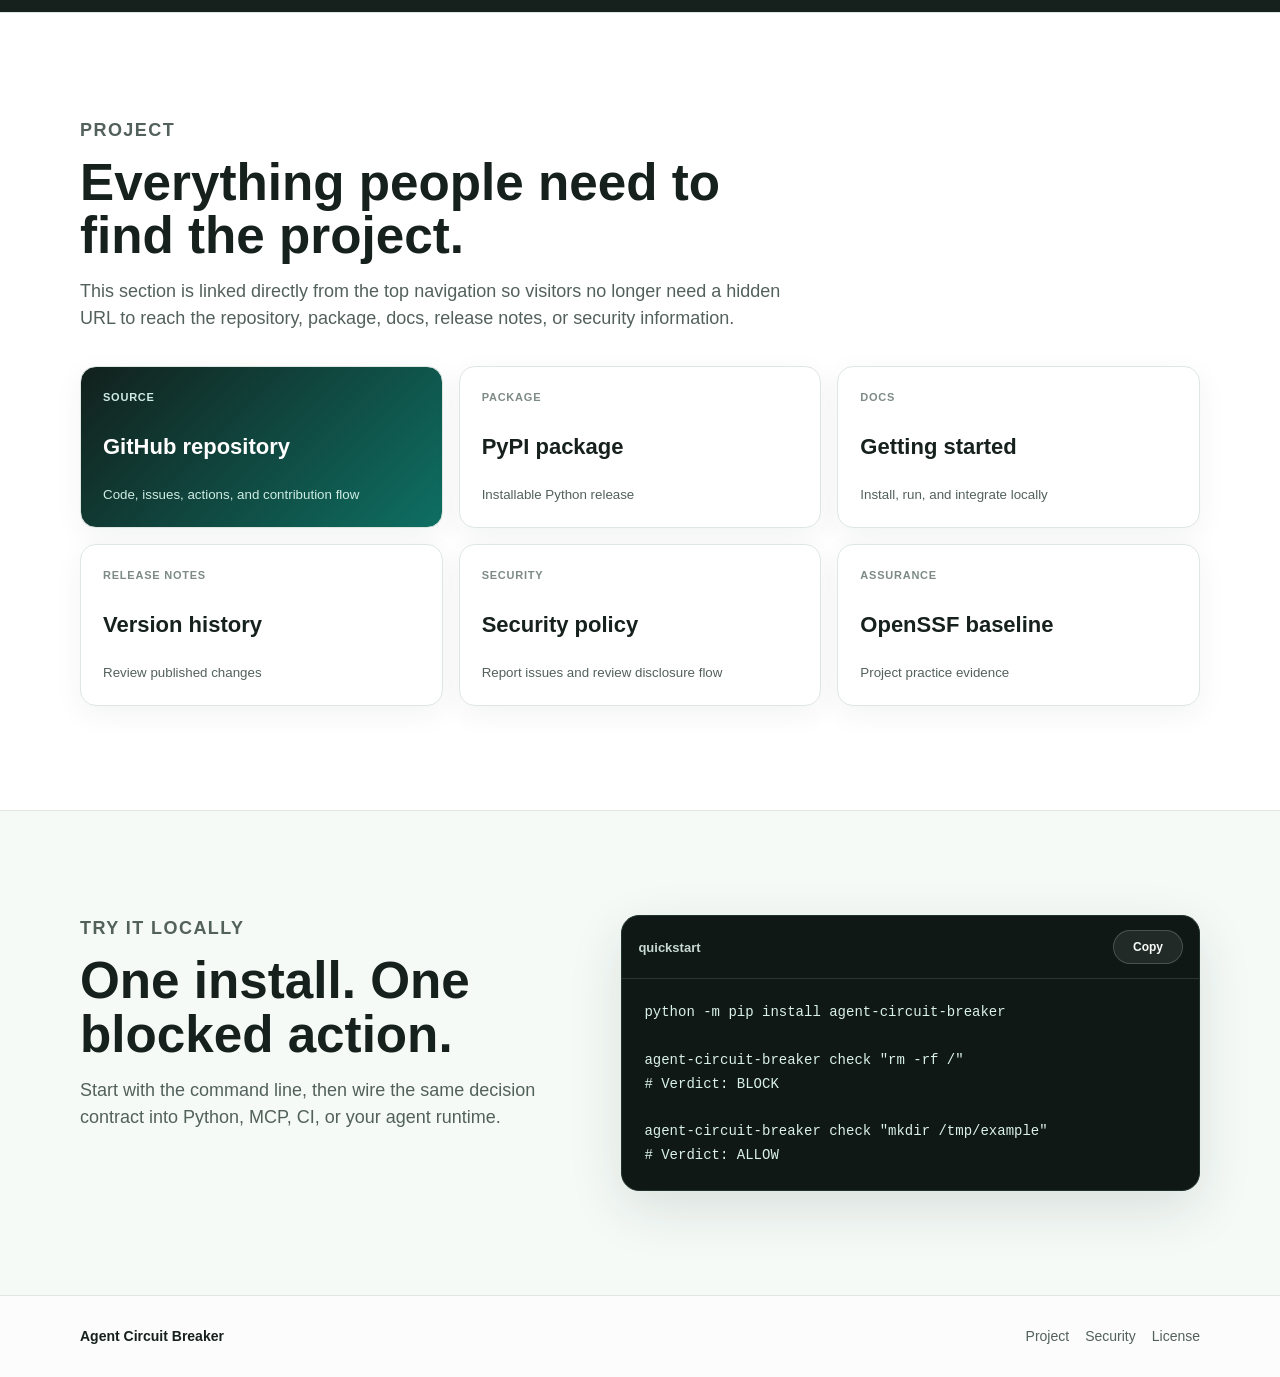
==== commit d1b5f898: "Redesign project website" ====
--- a/docs/index.html
+++ b/docs/index.html
@@ -6,27 +6,28 @@
     <title>Agent Circuit Breaker | Runtime Safety for AI Agents</title>
     <meta
       name="description"
-      content="Agent Circuit Breaker is an open source runtime safety layer that evaluates AI agent actions before execution with deterministic policy, risk checks, and auditable decisions."
+      content="Agent Circuit Breaker is an open source runtime safety layer that checks AI agent actions before shell, SQL, filesystem, package, network, or MCP execution."
     >
     <meta
       name="keywords"
-      content="AI agent security, AI agent runtime security, AI agent guardrails, deterministic AI security, AI agent policy enforcement, secure AI agents"
+      content="AI agent security, AI runtime safety, MCP security, agent guardrails, deterministic policy, agent action approval"
     >
     <meta name="robots" content="index, follow">
-    <link rel="canonical" href="https://acb.github.io/">
+    <link rel="canonical" href="https://sagarchhatrala.github.io/agent-circuit-breaker/">
     <meta property="og:type" content="website">
     <meta property="og:title" content="Agent Circuit Breaker | Runtime Safety for AI Agents">
     <meta
       property="og:description"
-      content="A deterministic control layer that evaluates AI agent actions before they execute."
+      content="A deterministic control layer that evaluates agent actions before they reach real systems."
     >
-    <meta property="og:url" content="https://acb.github.io/">
+    <meta property="og:url" content="https://sagarchhatrala.github.io/agent-circuit-breaker/">
     <meta property="og:site_name" content="Agent Circuit Breaker">
+    <meta property="og:image" content="https://sagarchhatrala.github.io/agent-circuit-breaker/assets/agent-circuit-breaker-readme-hero.svg">
     <meta name="twitter:card" content="summary_large_image">
     <meta name="twitter:title" content="Agent Circuit Breaker | Runtime Safety for AI Agents">
     <meta
       name="twitter:description"
-      content="Open source runtime safety for AI agents, MCP tools, shell commands, SQL, and long-running agent workflows."
+      content="Local-first runtime safety for AI agents, MCP tools, shell commands, SQL, and long-running workflows."
     >
     <link rel="icon" href="favicon.svg" type="image/svg+xml">
     <link rel="stylesheet" href="styles.css">
@@ -49,161 +50,146 @@
 
     <header class="site-header" data-elevate>
       <nav class="nav shell" aria-label="Primary navigation">
-        <a class="brand" href="#" aria-label="Agent Circuit Breaker home">
-          <span class="brand-mark" aria-hidden="true">ACB</span>
+        <a class="brand" href="#top" aria-label="Agent Circuit Breaker home">
+          <span class="brand-mark" aria-hidden="true">
+            <svg viewBox="0 0 32 32" focusable="false">
+              <path d="M16 3.5 6.5 7.7v7.8c0 6.1 3.8 10.8 9.5 13 5.7-2.2 9.5-6.9 9.5-13V7.7L16 3.5Z"></path>
+              <path d="m12.1 16.3 2.5 2.5 5.4-6.1"></path>
+            </svg>
+          </span>
           <span>Agent Circuit Breaker</span>
         </a>
-        <div class="nav-links">
-          <a href="#product">Product</a>
+
+        <button class="menu-button" type="button" aria-label="Toggle navigation" aria-expanded="false">
+          <span></span>
+          <span></span>
+          <span></span>
+        </button>
+
+        <div class="nav-links" data-menu>
           <a href="#how">How it works</a>
+          <a href="#controls">Controls</a>
+          <a href="#project">Project</a>
           <a href="https://github.com/sagarchhatrala/agent-circuit-breaker/blob/main/docs/GETTING_STARTED.md">Docs</a>
           <a href="https://github.com/sagarchhatrala/agent-circuit-breaker">GitHub</a>
         </div>
-        <a class="nav-cta" href="#try">Get Started</a>
+
+        <a class="nav-cta" href="#try">
+          <span>Try locally</span>
+          <svg viewBox="0 0 24 24" aria-hidden="true">
+            <path d="M5 12h14M13 6l6 6-6 6"></path>
+          </svg>
+        </a>
       </nav>
     </header>
 
     <main id="main">
-      <section class="hero section">
-        <div class="shell hero-grid">
-          <div class="hero-copy">
-            <p class="eyebrow">Open source runtime security for agent actions</p>
-            <h1>Runtime safety for AI agents.</h1>
+      <section id="top" class="hero section">
+        <div class="grid-surface" aria-hidden="true"></div>
+        <div class="shell hero-shell">
+          <div class="hero-copy reveal">
+            <a class="announcement" href="#project">
+              <span>Project hub</span>
+              Repository, package, releases, and security links are now discoverable.
+            </a>
+            <h1>Your agents act. ACB decides what is allowed.</h1>
             <p class="hero-lede">
-              Agent Circuit Breaker evaluates shell commands, SQL, filesystem
-              operations, MCP tool calls, and long-running agent trajectories
-              before execution. Dangerous actions get stopped by deterministic
-              policy, not model persuasion.
+              Agent Circuit Breaker is the deterministic guard layer between AI agents and real execution. It evaluates shell commands, SQL, files, packages, network calls, MCP tool arguments, and long-running action sequences before they run.
             </p>
             <div class="hero-actions" aria-label="Primary actions">
-              <a class="button button-primary" href="#try">Try ACB</a>
-              <a class="button button-secondary" href="https://github.com/sagarchhatrala/agent-circuit-breaker">
-                View on GitHub
+              <a class="button button-primary" href="#try">
+                <span>Install and test</span>
+                <svg viewBox="0 0 24 24" aria-hidden="true">
+                  <path d="M12 5v14M5 12h14"></path>
+                </svg>
+              </a>
+              <a class="button button-secondary" href="#project">
+                <span>Open project hub</span>
+                <svg viewBox="0 0 24 24" aria-hidden="true">
+                  <path d="M5 12h14M13 6l6 6-6 6"></path>
+                </svg>
               </a>
             </div>
-            <p class="trust-line">Open source / deterministic / local-first / developer-first</p>
-          </div>
-
-          <div class="product-visual" aria-label="Agent Circuit Breaker product flow">
-            <div class="flow-row">
-              <div class="flow-node">AI Agent</div>
-              <div class="flow-arrow" aria-hidden="true"></div>
-              <div class="flow-node">Action</div>
+          </div>
+
+          <div class="hero-product reveal" aria-label="Agent Circuit Breaker action review">
+            <div class="review-window">
+              <div class="window-top">
+                <div>
+                  <strong>Action under review</strong>
+                  <span>pre-execution gate</span>
+                </div>
+                <span class="live-pill">Live</span>
+              </div>
+              <div class="action-summary">
+                <span class="source-pill">Coding agent</span>
+                <h2>Delete production cache directory</h2>
+                <code>rm -rf /srv/production/cache</code>
+              </div>
+              <div class="signal-grid">
+                <div>
+                  <span>Risk</span>
+                  <strong class="danger">High</strong>
+                </div>
+                <div>
+                  <span>Rule</span>
+                  <strong>fs_recursive_delete</strong>
+                </div>
+                <div>
+                  <span>Coverage</span>
+                  <strong>filesystem</strong>
+                </div>
+              </div>
+              <div class="decision-strip">
+                <span>Decision</span>
+                <strong>BLOCK</strong>
+              </div>
+              <ul class="audit-list" aria-label="Audit events">
+                <li><span></span>normalized shell input</li>
+                <li><span></span>matched destructive delete policy</li>
+                <li><span></span>returned auditable block result</li>
+              </ul>
             </div>
-
-            <div class="decision-console">
-              <div class="console-bar">
-                <span>agent-circuit-breaker</span>
-                <span class="console-status">pre-execution</span>
-              </div>
-              <pre><code>$ agent-circuit-breaker check "rm &#45;rf /production"
-
-Decision
-  BLOCK
-
-Reason
-  Recursive filesystem deletion detected
-
-Rule
-  fs_recursive_delete</code></pre>
-            </div>
-
-            <div class="decision-split" aria-label="Decision outcomes">
-              <div class="outcome outcome-allow">
-                <span>ALLOW</span>
-                <strong>execute</strong>
-              </div>
-              <div class="outcome outcome-block">
-                <span>BLOCK</span>
-                <strong>stop</strong>
-              </div>
-            </div>
-          </div>
-        </div>
-      </section>
-
-      <section id="product" class="section problem-band">
-        <div class="shell problem-grid">
+          </div>
+        </div>
+
+        <div class="shell proof-row" aria-label="Project facts">
           <div>
-            <p class="eyebrow">The problem</p>
-            <h2>AI agents do not just generate text.</h2>
-          </div>
-          <div class="problem-copy">
+            <span>Runtime</span>
+            <strong>Python 3.11+</strong>
+          </div>
+          <div>
+            <span>Mode</span>
+            <strong>Local-first</strong>
+          </div>
+          <div>
+            <span>Policy</span>
+            <strong>Deterministic</strong>
+          </div>
+        </div>
+      </section>
+
+      <section id="how" class="section split-section">
+        <div class="shell split-grid">
+          <div class="section-copy">
+            <p class="eyebrow">How it works</p>
+            <h2>A control point before the tool call.</h2>
             <p>
-              They execute commands, modify files, query databases, call APIs,
-              and touch infrastructure. A bad plan, prompt injection, unsafe
-              tool result, or stale instruction can become a real destructive
-              action.
-            </p>
-            <p>
-              ACB puts a deterministic control point before execution, so your
-              agent can propose an action without automatically receiving the
-              authority to perform it.
-            </p>
-          </div>
-        </div>
-      </section>
-
-      <section class="section see-it">
-        <div class="shell two-column">
-          <div class="section-copy">
-            <p class="eyebrow">See it work</p>
-            <h2>One unsafe request. One explicit decision.</h2>
-            <p>
-              The goal is not to score a prompt. The goal is to decide whether
-              a specific action is safe enough to execute.
-            </p>
-            <a class="text-link" href="#try">Try the same rule locally</a>
-          </div>
-
-          <div class="evaluation-panel" aria-label="SQL evaluation example">
-            <div class="request-line">
-              <span>Agent requests</span>
-              <code>DELETE&#32;FROM users;</code>
-            </div>
-            <div class="evaluation-rows">
-              <div>
-                <span>Operation</span>
-                <strong>DELETE</strong>
-              </div>
-              <div>
-                <span>Target</span>
-                <strong>users</strong>
-              </div>
-              <div>
-                <span>Scope</span>
-                <strong>unqualified</strong>
-              </div>
-            </div>
-            <div class="decision-banner">
-              <span>Decision</span>
-              <strong>BLOCK</strong>
-            </div>
-            <p class="reason">
-              Reason: destructive SQL operation without explicit scope.
-            </p>
-          </div>
-        </div>
-      </section>
-
-      <section id="how" class="section">
-        <div class="shell">
-          <div class="section-heading">
-            <p class="eyebrow">How it works</p>
-            <h2>Three steps before an action executes.</h2>
-          </div>
-          <div class="steps">
-            <article class="step">
+              ACB receives the action an agent wants to take, inspects it with deterministic rules, and returns a typed decision before execution authority is granted.
+            </p>
+          </div>
+          <div class="pipeline" aria-label="Agent action pipeline">
+            <article>
               <span>01</span>
               <h3>Intercept</h3>
-              <p>Send the proposed command, SQL text, MCP tool call, or action context to ACB.</p>
-            </article>
-            <article class="step">
+              <p>Capture proposed shell, SQL, filesystem, package, network, or MCP activity.</p>
+            </article>
+            <article>
               <span>02</span>
               <h3>Evaluate</h3>
-              <p>Apply deterministic inspectors, built-in rules, custom policy, and trajectory checks.</p>
-            </article>
-            <article class="step">
+              <p>Apply built-in inspectors, custom rules, signed policy, and trajectory checks.</p>
+            </article>
+            <article>
               <span>03</span>
               <h3>Decide</h3>
               <p>Return ALLOW, BLOCK, UNKNOWN, ERROR, or PENDING_APPROVAL with evidence.</p>
@@ -212,112 +198,128 @@
         </div>
       </section>
 
-      <section class="section deterministic-band">
-        <div class="shell deterministic-grid">
-          <div>
-            <p class="eyebrow">Why deterministic</p>
-            <h2>Security decisions should not depend on model persuasion.</h2>
-            <p>
-              LLMs are useful for reasoning and planning. Enforcement needs a
-              different property: predictable decisions from explicit policy
-              and inspectable rules.
-            </p>
-          </div>
-          <div class="contrast-box" aria-label="LLM reasoning versus security enforcement">
-            <div class="contrast-row muted">
-              <span>LLM reasoning</span>
-              <strong>probabilistic</strong>
-            </div>
-            <div class="not-equal">is not</div>
-            <div class="contrast-row strong">
-              <span>ACB enforcement</span>
-              <strong>deterministic</strong>
-            </div>
-          </div>
-        </div>
-      </section>
-
-      <section class="section capabilities">
+      <section id="controls" class="section controls-section">
         <div class="shell">
           <div class="section-heading">
-            <p class="eyebrow">Current capabilities</p>
-            <h2>Runtime controls that exist today.</h2>
-          </div>
-          <div class="capability-grid">
-            <article>
-              <h3>Filesystem controls</h3>
-              <p>Blocks recursive deletes, system path deletion, dangerous permissions, and related command shapes.</p>
-            </article>
-            <article>
-              <h3>Destructive SQL detection</h3>
-              <p>Detects DROP, TRUNCATE, unqualified DELETE/UPDATE, and tautological destructive statements.</p>
-            </article>
-            <article>
-              <h3>Policy as code</h3>
-              <p>Supports built-in rules, declarative custom rules, signed policy documents, and strict failure behavior.</p>
-            </article>
-            <article>
-              <h3>MCP proxy mode</h3>
-              <p>Evaluates stdio MCP tool-call arguments and blocks UNKNOWN forwarding by default.</p>
-            </article>
-            <article>
-              <h3>Trajectory checks</h3>
-              <p>Analyzes ordered action sequences for repeated blocks, scope drift, and secret-to-egress patterns.</p>
-            </article>
-            <article>
-              <h3>Audit evidence</h3>
-              <p>Produces explainable decisions with inspection coverage, validation state, approval context, and local ledgers.</p>
-            </article>
-          </div>
-        </div>
-      </section>
-
-      <section class="section audience-band">
-        <div class="shell audience-grid">
-          <div class="audience-copy">
-            <p class="eyebrow">Who it is for</p>
-            <h2>A control point for teams putting agents near real systems.</h2>
-          </div>
-          <div class="audience-list">
-            <article>
-              <h3>AI and agent developers</h3>
-              <p>Add runtime guardrails without rebuilding the agent stack.</p>
-            </article>
-            <article>
-              <h3>Security engineers</h3>
-              <p>Enforce explicit rules around high-risk agent actions.</p>
-            </article>
-            <article>
-              <h3>Platform teams</h3>
-              <p>Put a lightweight safety layer between autonomous software and sensitive resources.</p>
-            </article>
+            <p class="eyebrow">Controls</p>
+            <h2>Guard the paths where autonomous systems do real damage.</h2>
+          </div>
+          <div class="control-grid">
+            <article>
+              <span class="control-icon">FS</span>
+              <h3>Filesystem</h3>
+              <p>Blocks recursive deletes, sensitive path changes, and dangerous permission shapes.</p>
+            </article>
+            <article>
+              <span class="control-icon">SQL</span>
+              <h3>Database</h3>
+              <p>Detects destructive statements, broad mutations, and risky unqualified operations.</p>
+            </article>
+            <article>
+              <span class="control-icon">NET</span>
+              <h3>Network</h3>
+              <p>Flags suspicious egress, metadata endpoint access, and secret-to-network patterns.</p>
+            </article>
+            <article>
+              <span class="control-icon">MCP</span>
+              <h3>MCP tools</h3>
+              <p>Checks stdio tool-call arguments and fails closed when forwarding is unknown.</p>
+            </article>
+            <article>
+              <span class="control-icon">PKG</span>
+              <h3>Packages</h3>
+              <p>Surfaces package install risk before an agent mutates the execution environment.</p>
+            </article>
+            <article>
+              <span class="control-icon">SEQ</span>
+              <h3>Trajectories</h3>
+              <p>Reviews action sequences for repeated blocks, scope drift, and staged escalation.</p>
+            </article>
+          </div>
+        </div>
+      </section>
+
+      <section class="section visual-section">
+        <div class="shell visual-grid">
+          <div class="asset-frame">
+            <img src="assets/agent-circuit-breaker-readme-hero.svg" alt="Agent Circuit Breaker deterministic safety pipeline diagram">
+          </div>
+          <div class="section-copy">
+            <p class="eyebrow">Runtime posture</p>
+            <h2>Clear decisions with evidence, not vague confidence.</h2>
+            <p>
+              Every decision is designed to be inspectable: what was normalized, which coverage ran, what rule matched, and why the final verdict was returned.
+            </p>
+            <div class="mini-ledger" aria-label="Decision evidence examples">
+              <div><span>Verdict</span><strong>BLOCK</strong></div>
+              <div><span>Reason</span><strong>destructive filesystem operation</strong></div>
+              <div><span>Fallback</span><strong>UNKNOWN stops by default</strong></div>
+            </div>
+          </div>
+        </div>
+      </section>
+
+      <section id="project" class="section project-section">
+        <div class="shell">
+          <div class="section-heading compact">
+            <p class="eyebrow">Project</p>
+            <h2>Everything people need to find the project.</h2>
+            <p>
+              This section is linked directly from the top navigation so visitors no longer need a hidden URL to reach the repository, package, docs, release notes, or security information.
+            </p>
+          </div>
+          <div class="project-grid">
+            <a class="project-link primary-link" href="https://github.com/sagarchhatrala/agent-circuit-breaker">
+              <span>Source</span>
+              <strong>GitHub repository</strong>
+              <small>Code, issues, actions, and contribution flow</small>
+            </a>
+            <a class="project-link" href="https://pypi.org/project/agent-circuit-breaker/">
+              <span>Package</span>
+              <strong>PyPI package</strong>
+              <small>Installable Python release</small>
+            </a>
+            <a class="project-link" href="https://github.com/sagarchhatrala/agent-circuit-breaker/blob/main/docs/GETTING_STARTED.md">
+              <span>Docs</span>
+              <strong>Getting started</strong>
+              <small>Install, run, and integrate locally</small>
+            </a>
+            <a class="project-link" href="https://github.com/sagarchhatrala/agent-circuit-breaker/releases">
+              <span>Release notes</span>
+              <strong>Version history</strong>
+              <small>Review published changes</small>
+            </a>
+            <a class="project-link" href="https://github.com/sagarchhatrala/agent-circuit-breaker/security/policy">
+              <span>Security</span>
+              <strong>Security policy</strong>
+              <small>Report issues and review disclosure flow</small>
+            </a>
+            <a class="project-link" href="https://www.bestpractices.dev/projects/14222">
+              <span>Assurance</span>
+              <strong>OpenSSF baseline</strong>
+              <small>Project practice evidence</small>
+            </a>
           </div>
         </div>
       </section>
 
       <section id="try" class="section try-section">
-        <div class="shell two-column">
+        <div class="shell try-grid">
           <div class="section-copy">
-            <p class="eyebrow">Developer experience</p>
-            <h2>Install it. Run one command. See the block.</h2>
+            <p class="eyebrow">Try it locally</p>
+            <h2>One install. One blocked action.</h2>
             <p>
-              The default install has no required third-party runtime
-              dependencies. Start locally, then wire ACB into the CLI, Python,
-              MCP, CI, or your agent runtime.
-            </p>
-            <div class="try-actions">
-              <a class="button button-primary" href="https://github.com/sagarchhatrala/agent-circuit-breaker/blob/main/docs/GETTING_STARTED.md">Read the docs</a>
-              <a class="button button-secondary" href="https://pypi.org/project/agent-circuit-breaker/">PyPI package</a>
-            </div>
-          </div>
-          <div class="code-card">
-            <div class="code-card-header">
-              <span>Try it locally</span>
+              Start with the command line, then wire the same decision contract into Python, MCP, CI, or your agent runtime.
+            </p>
+          </div>
+          <div class="terminal">
+            <div class="terminal-top">
+              <span>quickstart</span>
               <button class="copy-button" type="button" data-copy="#quickstart-code">Copy</button>
             </div>
             <pre id="quickstart-code"><code>python -m pip install agent-circuit-breaker
 
-agent-circuit-breaker check "rm &#45;rf /"
+agent-circuit-breaker check "rm -rf /"
 # Verdict: BLOCK
 
 agent-circuit-breaker check "mkdir /tmp/example"
@@ -325,70 +327,19 @@
           </div>
         </div>
       </section>
-
-      <section class="section trust-section">
-        <div class="shell trust-grid">
-          <div>
-            <p class="eyebrow">Trust model</p>
-            <h2>Credibility from transparent engineering.</h2>
-          </div>
-          <div class="trust-list">
-            <a href="https://github.com/sagarchhatrala/agent-circuit-breaker">Open source on GitHub</a>
-            <a href="https://github.com/sagarchhatrala/agent-circuit-breaker/blob/main/LICENSE">MIT licensed</a>
-            <a href="https://github.com/sagarchhatrala/agent-circuit-breaker/security/policy">Security policy</a>
-            <a href="https://github.com/sagarchhatrala/agent-circuit-breaker/actions/workflows/ci.yml">CI tested</a>
-            <a href="https://www.bestpractices.dev/projects/14222">OpenSSF Baseline badge</a>
-            <a href="https://github.com/sagarchhatrala/agent-circuit-breaker/blob/main/docs/OPENSSF_BASELINE_1.md">Baseline evidence matrix</a>
-          </div>
-        </div>
-      </section>
-
-      <section class="section security-posture">
-        <div class="shell posture-grid">
-          <div>
-            <p class="eyebrow">Security posture</p>
-            <h2>A control layer, not a magic shield.</h2>
-            <p>
-              ACB evaluates proposed actions before execution. It does not
-              replace sandboxing, operating-system permissions, identity
-              controls, network controls, or human review for high-impact
-              changes.
-            </p>
-          </div>
-          <div class="posture-points">
-            <article>
-              <h3>What it does</h3>
-              <p>Stops known-dangerous actions, marks uncertainty explicitly, and records evidence for audit.</p>
-            </article>
-            <article>
-              <h3>What it does not do</h3>
-              <p>It is not an EDR, SIEM, sandbox, LLM judge, or all-purpose observability platform.</p>
-            </article>
-          </div>
-        </div>
-      </section>
-
-      <section class="section final-cta">
-        <div class="shell final-cta-inner">
-          <p class="eyebrow">Start small</p>
-          <h2>Put a circuit breaker between your agent and production.</h2>
-          <p>Start with one action. See what ACB blocks. Then add policy where risk is highest.</p>
-          <div class="hero-actions">
-            <a class="button button-primary" href="#try">Try ACB</a>
-            <a class="button button-secondary" href="https://github.com/sagarchhatrala/agent-circuit-breaker">Explore the source</a>
-          </div>
-        </div>
-      </section>
     </main>
 
     <footer class="footer">
       <div class="shell footer-inner">
-        <span>Agent Circuit Breaker</span>
-        <span>Runtime safety for AI agents.</span>
-        <a href="https://github.com/sagarchhatrala/agent-circuit-breaker/blob/main/SECURITY.md">Security</a>
+        <a class="footer-brand" href="#top">Agent Circuit Breaker</a>
+        <div>
+          <a href="#project">Project</a>
+          <a href="https://github.com/sagarchhatrala/agent-circuit-breaker/blob/main/SECURITY.md">Security</a>
+          <a href="https://github.com/sagarchhatrala/agent-circuit-breaker/blob/main/LICENSE">License</a>
+        </div>
       </div>
     </footer>
 
     <script src="script.js"></script>
   </body>
-</html>
+</html>
--- a/docs/styles.css
+++ b/docs/styles.css
@@ -1,749 +1,418 @@
 :root {
-  --bg: #f7f5f0;
-  --surface: #ffffff;
-  --surface-muted: #efebe3;
-  --ink: #171717;
-  --muted: #68625a;
-  --line: #ded8ce;
-  --line-strong: #bdb4a6;
-  --accent: #b42318;
-  --accent-ink: #ffffff;
-  --allow: #147a4a;
-  --warn: #9a6500;
-  --code: #111111;
-  --shadow: 0 24px 60px rgba(32, 28, 22, 0.12);
-}
-
-* {
-  box-sizing: border-box;
-}
-
-html {
-  scroll-behavior: smooth;
-}
-
-html,
-body {
-  overflow-x: hidden;
-}
-
+  --canvas: #fbfcfb;
+  --paper: #ffffff;
+  --ink: #16201d;
+  --ink-soft: #53615c;
+  --ink-faint: #7d8a86;
+  --line: #dfe7e3;
+  --line-strong: #bdd0c8;
+  --mist: #eef6f2;
+  --mint: #c6f3df;
+  --teal: #0d9b88;
+  --blue: #2563eb;
+  --danger: #cc3145;
+  --shadow-soft: 0 18px 54px rgba(21, 44, 37, 0.12);
+  --shadow-tight: 0 10px 28px rgba(21, 44, 37, 0.1);
+}
+
+* { box-sizing: border-box; }
+html { scroll-behavior: smooth; }
 body {
   margin: 0;
-  background: var(--bg);
+  overflow-x: hidden;
+  background: var(--canvas);
   color: var(--ink);
-  font-family: Inter, ui-sans-serif, system-ui, -apple-system, BlinkMacSystemFont, "Segoe UI", sans-serif;
+  font-family: "Aptos", "Segoe UI Variable", "Segoe UI", sans-serif;
   line-height: 1.5;
   text-rendering: optimizeLegibility;
 }
-
-a {
-  color: inherit;
-  text-decoration: none;
-}
-
-code,
-pre {
-  font-family: "SFMono-Regular", Consolas, "Liberation Mono", monospace;
-}
-
-pre {
-  margin: 0;
-  white-space: pre-wrap;
-}
+a { color: inherit; text-decoration: none; }
+img, svg { display: block; max-width: 100%; }
+svg { fill: none; stroke: currentColor; stroke-width: 2; stroke-linecap: round; stroke-linejoin: round; }
+code, pre { font-family: "Cascadia Code", "SFMono-Regular", Consolas, monospace; }
+pre { margin: 0; white-space: pre-wrap; word-break: break-word; }
 
 .skip-link {
   position: absolute;
   left: 16px;
-  top: -48px;
-  z-index: 10;
+  top: -56px;
+  z-index: 20;
   padding: 10px 14px;
+  border-radius: 8px;
   background: var(--ink);
-  color: var(--surface);
-  border-radius: 6px;
-}
-
-.skip-link:focus {
-  top: 16px;
-}
-
-.shell {
-  width: min(1180px, calc(100% - 40px));
-  margin: 0 auto;
-}
-
-.section {
-  padding: 96px 0;
-}
+  color: var(--paper);
+}
+.skip-link:focus { top: 16px; }
+.shell { width: min(1120px, calc(100% - 40px)); margin: 0 auto; }
+.section { position: relative; padding: 104px 0; }
 
 .site-header {
   position: sticky;
-  top: 0;
-  z-index: 5;
-  background: rgba(247, 245, 240, 0.92);
-  border-bottom: 1px solid var(--line);
-  backdrop-filter: blur(14px);
-}
-
+  top: 12px;
+  z-index: 10;
+  padding: 0 16px;
+  pointer-events: none;
+}
 .nav {
-  min-height: 72px;
-  display: flex;
-  align-items: center;
-  justify-content: space-between;
-  gap: 24px;
-}
-
-.brand {
-  display: inline-flex;
-  align-items: center;
-  gap: 10px;
-  font-weight: 700;
-}
-
+  min-height: 64px;
+  display: grid;
+  grid-template-columns: auto 1fr auto;
+  align-items: center;
+  gap: 20px;
+  padding: 0 18px;
+  border: 1px solid rgba(190, 210, 202, 0.82);
+  border-radius: 16px;
+  background: rgba(255, 255, 255, 0.78);
+  box-shadow: var(--shadow-tight);
+  backdrop-filter: blur(18px);
+  pointer-events: auto;
+}
+.brand, .nav-links, .nav-cta, .button, .announcement, .project-link, .footer a {
+  transition: color 160ms ease, background 160ms ease, border-color 160ms ease, transform 160ms ease, box-shadow 160ms ease;
+}
+.brand { display: inline-flex; align-items: center; gap: 10px; font-weight: 800; }
 .brand-mark {
   display: grid;
-  place-items: center;
   width: 36px;
   height: 36px;
-  border: 1px solid var(--ink);
-  border-radius: 8px;
-  font-size: 12px;
-  letter-spacing: 0;
-}
-
-.nav-links {
-  display: flex;
-  align-items: center;
-  gap: 28px;
-  color: var(--muted);
+  place-items: center;
+  border-radius: 10px;
+  background: var(--ink);
+  color: var(--paper);
+  box-shadow: 0 10px 22px rgba(22, 32, 29, 0.18);
+}
+.brand-mark svg { width: 19px; height: 19px; }
+.nav-links { justify-self: center; display: flex; align-items: center; gap: 4px; }
+.nav-links a {
+  border-radius: 10px;
+  padding: 9px 12px;
+  color: var(--ink-soft);
   font-size: 14px;
-}
-
-.nav-links a:hover,
-.text-link:hover,
-.trust-list a:hover,
-.footer a:hover {
-  color: var(--accent);
-}
-
-.nav-cta,
-.button {
+  font-weight: 700;
+}
+.nav-links a:hover { background: var(--mist); color: var(--ink); }
+.nav-cta, .button {
   display: inline-flex;
+  min-height: 44px;
   align-items: center;
   justify-content: center;
-  min-height: 44px;
+  gap: 8px;
+  border-radius: 999px;
+  border: 1px solid transparent;
   padding: 0 18px;
-  border-radius: 8px;
+  font-size: 14px;
+  font-weight: 800;
+}
+.nav-cta, .button-primary {
+  background: var(--ink);
+  color: var(--paper);
+  box-shadow: 0 12px 28px rgba(22, 32, 29, 0.18);
+}
+.nav-cta svg, .button svg { width: 16px; height: 16px; }
+.nav-cta:hover, .button-primary:hover { background: #24332f; transform: translateY(-1px); }
+.button-secondary { border-color: var(--line-strong); background: rgba(255, 255, 255, 0.9); color: var(--ink); }
+.button-secondary:hover { border-color: rgba(13, 155, 136, 0.45); background: #f3fbf7; }
+.menu-button {
+  display: none;
+  width: 44px;
+  height: 44px;
+  place-items: center;
+  gap: 4px;
+  border: 1px solid var(--line);
+  border-radius: 10px;
+  background: var(--paper);
+  color: var(--ink);
+}
+.menu-button span { display: block; width: 18px; height: 2px; border-radius: 2px; background: currentColor; }
+.brand:focus-visible, .nav-links a:focus-visible, .nav-cta:focus-visible, .button:focus-visible,
+.announcement:focus-visible, .project-link:focus-visible, .copy-button:focus-visible, .footer a:focus-visible,
+.menu-button:focus-visible { outline: 3px solid rgba(37, 99, 235, 0.32); outline-offset: 3px; }
+
+.hero { min-height: 760px; padding-top: 112px; overflow: hidden; }
+.grid-surface {
+  position: absolute;
+  inset: 0;
+  background:
+    linear-gradient(rgba(13, 155, 136, 0.07) 1px, transparent 1px),
+    linear-gradient(90deg, rgba(13, 155, 136, 0.07) 1px, transparent 1px),
+    radial-gradient(circle at 50% 18%, rgba(37, 99, 235, 0.16), transparent 36%),
+    linear-gradient(180deg, #ffffff 0%, #f4faf7 66%, #fbfcfb 100%);
+  background-size: 36px 36px, 36px 36px, auto, auto;
+  mask-image: linear-gradient(to bottom, black 72%, transparent);
+}
+.hero-shell {
+  position: relative;
+  display: grid;
+  grid-template-columns: minmax(0, 0.96fr) minmax(0, 0.86fr);
+  align-items: center;
+  gap: 68px;
+}
+.hero-copy { min-width: 0; }
+.announcement {
+  display: inline-flex;
+  align-items: center;
+  gap: 10px;
+  max-width: 100%;
+  margin-bottom: 22px;
+  border: 1px solid var(--line);
+  border-radius: 999px;
+  background: rgba(255, 255, 255, 0.82);
+  padding: 6px 12px 6px 6px;
+  color: var(--ink-soft);
+  font-size: 13px;
   font-weight: 700;
-  font-size: 14px;
-  border: 1px solid var(--ink);
-}
-
-.nav-cta {
-  background: var(--ink);
-  color: var(--surface);
-}
-
-.button-primary {
-  background: var(--accent);
-  border-color: var(--accent);
-  color: var(--accent-ink);
-}
-
-.button-secondary {
-  background: transparent;
-  color: var(--ink);
-}
-
-.button:focus-visible,
-.nav-cta:focus-visible,
-.nav-links a:focus-visible,
-.brand:focus-visible,
-.copy-button:focus-visible,
-.text-link:focus-visible {
-  outline: 3px solid rgba(180, 35, 24, 0.35);
-  outline-offset: 3px;
-}
-
-.hero {
-  padding-top: 94px;
-}
-
-.hero-grid {
-  display: grid;
-  grid-template-columns: 1.02fr 0.98fr;
-  gap: 64px;
-  align-items: center;
-}
-
-.hero-copy,
-.product-visual,
-.evaluation-panel,
-.code-card,
-.contrast-box,
-.section-copy,
-.problem-copy,
-.audience-copy {
-  min-width: 0;
-}
-
-.eyebrow {
-  margin: 0 0 14px;
-  color: var(--accent);
-  font-size: 13px;
-  font-weight: 800;
-  letter-spacing: 0;
+  box-shadow: 0 8px 24px rgba(21, 44, 37, 0.08);
+}
+.announcement span {
+  flex: 0 0 auto;
+  border-radius: 999px;
+  background: #dff7eb;
+  padding: 4px 9px;
+  color: #087464;
+  font-size: 11px;
+  font-weight: 900;
   text-transform: uppercase;
 }
-
-h1,
-h2,
-h3,
-p {
-  margin-top: 0;
-}
-
-h1 {
-  max-width: 720px;
-  margin-bottom: 24px;
-  font-size: 64px;
-  line-height: 1;
-  letter-spacing: 0;
-}
-
-h2 {
-  margin-bottom: 18px;
-  font-size: 42px;
-  line-height: 1.08;
-  letter-spacing: 0;
-}
-
-h3 {
-  margin-bottom: 10px;
-  font-size: 18px;
-  line-height: 1.2;
-  letter-spacing: 0;
-}
-
-.hero-lede,
-.section-copy p,
-.problem-copy p,
-.deterministic-grid p,
-.security-posture p,
-.final-cta p {
-  color: var(--muted);
-  font-size: 18px;
-}
-
-.hero-actions,
-.try-actions {
-  display: flex;
-  flex-wrap: wrap;
-  gap: 12px;
-  margin-top: 30px;
-}
-
-.trust-line {
-  margin-top: 22px;
-  color: var(--muted);
-  font-size: 14px;
-}
-
-.product-visual,
-.evaluation-panel,
-.code-card,
-.contrast-box {
-  border: 1px solid var(--line);
-  border-radius: 8px;
-  background: var(--surface);
-  box-shadow: var(--shadow);
-}
-
-.product-visual {
-  padding: 24px;
-}
-
-.flow-row {
-  display: grid;
-  grid-template-columns: 1fr 46px 1fr;
-  align-items: center;
-  gap: 12px;
-  margin-bottom: 18px;
-}
-
-.flow-node {
-  padding: 14px 16px;
-  border: 1px solid var(--line);
-  border-radius: 8px;
-  background: var(--surface-muted);
-  text-align: center;
-  font-weight: 700;
-}
-
-.flow-arrow {
-  height: 1px;
-  background: var(--line-strong);
-  position: relative;
-}
-
-.flow-arrow::after {
+h1, h2, h3, p { margin-top: 0; }
+h1 { max-width: 780px; margin-bottom: 22px; font-size: clamp(48px, 7vw, 82px); line-height: 0.98; letter-spacing: 0; }
+h2 { margin-bottom: 16px; font-size: clamp(32px, 4vw, 52px); line-height: 1.04; letter-spacing: 0; }
+h3 { margin-bottom: 8px; font-size: 18px; line-height: 1.2; }
+h1, h2, .hero-lede { overflow-wrap: anywhere; }
+.hero-lede, .section-copy p, .section-heading p { color: var(--ink-soft); font-size: 18px; }
+.eyebrow { margin-bottom: 12px; color: var(--teal); font-size: 12px; font-weight: 900; letter-spacing: 0.08em; text-transform: uppercase; }
+.hero-actions { display: flex; flex-wrap: wrap; gap: 12px; margin-top: 30px; }
+
+.hero-product { position: relative; min-width: 0; }
+.hero-product::before {
   content: "";
   position: absolute;
-  right: 0;
-  top: -4px;
-  width: 8px;
-  height: 8px;
-  border-right: 1px solid var(--line-strong);
-  border-top: 1px solid var(--line-strong);
-  transform: rotate(45deg);
-}
-
-.decision-console {
-  border: 1px solid #2b2b2b;
-  border-radius: 8px;
-  background: var(--code);
-  color: #f4f1eb;
+  inset: -20px;
+  border-radius: 32px;
+  background: linear-gradient(135deg, rgba(37, 99, 235, 0.18), rgba(13, 155, 136, 0.18), rgba(217, 139, 31, 0.12));
+  filter: blur(24px);
+}
+.review-window {
+  position: relative;
   overflow: hidden;
-}
-
-.console-bar,
-.code-card-header {
+  border: 1px solid rgba(167, 195, 184, 0.9);
+  border-radius: 22px;
+  background: rgba(255, 255, 255, 0.94);
+  box-shadow: var(--shadow-soft);
+}
+.window-top {
   display: flex;
   align-items: center;
   justify-content: space-between;
   gap: 16px;
-  padding: 12px 14px;
-  border-bottom: 1px solid rgba(255, 255, 255, 0.14);
-  color: #d8d3ca;
+  border-bottom: 1px solid var(--line);
+  background: rgba(238, 246, 242, 0.68);
+  padding: 16px 18px;
+}
+.window-top div { min-width: 0; }
+.window-top strong, .window-top span { display: block; }
+.window-top span { color: var(--ink-faint); font-size: 12px; }
+.live-pill {
+  display: inline-flex;
+  align-items: center;
+  gap: 6px;
+  border-radius: 999px;
+  background: var(--paper);
+  padding: 7px 10px;
+  color: #087464;
+  font-size: 12px;
+  font-weight: 900;
+  box-shadow: 0 5px 16px rgba(21, 44, 37, 0.08);
+}
+.live-pill::before { content: ""; width: 7px; height: 7px; border-radius: 999px; background: #16a56f; }
+.action-summary, .signal-grid, .decision-strip, .audit-list { margin: 0 20px; }
+.action-summary { padding: 24px 0 18px; }
+.source-pill {
+  display: inline-flex;
+  margin-bottom: 14px;
+  border-radius: 999px;
+  background: #e8f0ff;
+  padding: 6px 10px;
+  color: var(--blue);
+  font-size: 12px;
+  font-weight: 900;
+}
+.action-summary h2 { margin-bottom: 10px; font-size: clamp(28px, 3.4vw, 40px); }
+.action-summary code {
+  display: block;
+  overflow-wrap: anywhere;
+  border: 1px solid var(--line);
+  border-radius: 12px;
+  background: #f7faf8;
+  padding: 12px;
+  color: var(--ink-soft);
   font-size: 13px;
 }
-
-.console-bar span,
-.code-card-header span {
+.signal-grid {
+  display: grid;
+  grid-template-columns: repeat(3, minmax(0, 1fr));
+  overflow: hidden;
+  border: 1px solid var(--line);
+  border-radius: 14px;
+  background: var(--line);
+  gap: 1px;
+}
+.signal-grid div { min-width: 0; background: var(--paper); padding: 14px; }
+.signal-grid span, .decision-strip span, .mini-ledger span, .proof-row span, .project-link span {
+  display: block;
+  color: var(--ink-faint);
+  font-size: 11px;
+  font-weight: 900;
+  letter-spacing: 0.07em;
+  text-transform: uppercase;
+}
+.signal-grid strong {
+  display: block;
   min-width: 0;
   overflow: hidden;
+  margin-top: 5px;
+  color: var(--ink);
+  font-size: 14px;
   text-overflow: ellipsis;
   white-space: nowrap;
 }
-
-.console-status {
-  color: #cdbba4;
-}
-
-.decision-console pre,
-.code-card pre {
-  padding: 20px;
-  font-size: 14px;
-  line-height: 1.65;
-  overflow-x: auto;
-  overflow-wrap: anywhere;
-  word-break: break-word;
-}
-
-.decision-split {
-  display: grid;
-  grid-template-columns: 1fr 1fr;
-  gap: 14px;
-  margin-top: 18px;
-}
-
-.outcome {
-  padding: 16px;
-  border-radius: 8px;
-  border: 1px solid var(--line);
-  background: var(--surface-muted);
-}
-
-.outcome span,
-.evaluation-rows span,
-.request-line span,
-.decision-banner span {
-  display: block;
-  color: var(--muted);
-  font-size: 12px;
-  font-weight: 800;
-  letter-spacing: 0;
-  text-transform: uppercase;
-}
-
-.outcome strong {
-  display: block;
-  margin-top: 4px;
-  font-size: 18px;
-}
-
-.outcome-allow {
-  border-color: rgba(20, 122, 74, 0.35);
-}
-
-.outcome-allow span {
-  color: var(--allow);
-}
-
-.outcome-block {
-  border-color: rgba(180, 35, 24, 0.35);
-}
-
-.outcome-block span,
-.decision-banner strong {
-  color: var(--accent);
-}
-
-.problem-band,
-.deterministic-band,
-.audience-band,
-.trust-section {
-  border-top: 1px solid var(--line);
-  border-bottom: 1px solid var(--line);
-  background: var(--surface);
-}
-
-.problem-grid,
-.deterministic-grid,
-.audience-grid,
-.trust-grid,
-.posture-grid,
-.two-column {
-  display: grid;
-  grid-template-columns: 0.86fr 1.14fr;
-  gap: 64px;
-  align-items: start;
-}
-
-.problem-copy p:last-child,
-.section-copy p:last-child,
-.security-posture p:last-child {
-  margin-bottom: 0;
-}
-
-.text-link {
-  display: inline-flex;
-  margin-top: 8px;
-  color: var(--accent);
-  font-weight: 800;
-}
-
-.evaluation-panel {
-  padding: 24px;
-  box-shadow: none;
-}
-
-.request-line {
-  padding-bottom: 20px;
-  border-bottom: 1px solid var(--line);
-}
-
-.request-line code {
-  display: block;
-  margin-top: 8px;
-  color: var(--code);
-  font-size: 18px;
-}
-
-.evaluation-rows {
-  display: grid;
-  grid-template-columns: repeat(3, 1fr);
-  gap: 12px;
-  padding: 22px 0;
-}
-
-.evaluation-rows div {
-  padding: 14px;
-  border: 1px solid var(--line);
-  border-radius: 8px;
-  background: var(--bg);
-}
-
-.decision-banner {
+.signal-grid .danger { color: var(--danger); }
+.decision-strip {
   display: flex;
   align-items: center;
   justify-content: space-between;
   gap: 16px;
+  margin-top: 16px;
+  border-radius: 14px;
+  border: 1px solid rgba(204, 49, 69, 0.26);
+  background: #fff1f3;
   padding: 16px;
-  border: 1px solid rgba(180, 35, 24, 0.35);
-  border-radius: 8px;
-  background: #fff7f5;
-}
-
-.decision-banner strong {
-  font-size: 22px;
-}
-
-.reason {
-  margin: 16px 0 0;
-  color: var(--muted);
-}
-
-.section-heading {
-  max-width: 700px;
-  margin-bottom: 36px;
-}
-
-.steps,
-.capability-grid,
-.audience-list,
-.posture-points {
-  display: grid;
+}
+.decision-strip strong { color: var(--danger); font-size: 24px; }
+.audit-list { display: grid; gap: 10px; padding: 18px 0 22px; color: var(--ink-soft); font-size: 14px; list-style: none; }
+.audit-list li { display: flex; align-items: center; gap: 10px; }
+.audit-list li span { width: 7px; height: 7px; flex: 0 0 auto; border-radius: 999px; background: var(--teal); }
+.proof-row {
+  position: relative;
+  display: grid;
+  grid-template-columns: repeat(3, 1fr);
+  gap: 14px;
+  margin-top: 58px;
+  border-top: 1px solid var(--line);
+  padding-top: 24px;
+  text-align: center;
+}
+.proof-row strong { display: block; margin-top: 6px; font-size: 18px; }
+
+.split-section, .project-section { background: var(--paper); border-top: 1px solid var(--line); border-bottom: 1px solid var(--line); }
+.split-grid, .visual-grid, .try-grid { display: grid; grid-template-columns: 0.9fr 1.1fr; gap: 68px; align-items: start; }
+.section-copy, .section-heading { max-width: 720px; }
+.pipeline { display: grid; gap: 14px; }
+.pipeline article, .control-grid article, .project-link {
+  border: 1px solid var(--line);
+  border-radius: 16px;
+  background: var(--paper);
+  box-shadow: 0 8px 28px rgba(21, 44, 37, 0.06);
+}
+.pipeline article { display: grid; grid-template-columns: 58px 1fr; gap: 4px 18px; padding: 22px; }
+.pipeline span { grid-row: span 2; color: var(--teal); font-weight: 900; }
+.pipeline p, .control-grid p, .project-link small { margin: 0; color: var(--ink-soft); }
+.controls-section { background: linear-gradient(180deg, var(--canvas), #f3faf6); }
+.section-heading { margin-bottom: 34px; }
+.section-heading.compact p { max-width: 760px; }
+.control-grid { display: grid; grid-template-columns: repeat(3, minmax(0, 1fr)); gap: 16px; }
+.control-grid article { min-height: 204px; padding: 22px; }
+.control-icon {
+  display: grid;
+  width: 42px;
+  height: 42px;
+  place-items: center;
+  margin-bottom: 20px;
+  border-radius: 11px;
+  background: var(--mist);
+  color: #087464;
+  font-size: 12px;
+  font-weight: 900;
+}
+.visual-section { background: var(--ink); color: var(--paper); }
+.visual-section .section-copy p { color: #c9d8d3; }
+.visual-section .eyebrow { color: var(--mint); }
+.asset-frame {
+  overflow: hidden;
+  border: 1px solid rgba(255, 255, 255, 0.16);
+  border-radius: 20px;
+  background: #071410;
+  box-shadow: 0 26px 70px rgba(0, 0, 0, 0.28);
+}
+.asset-frame img { width: 100%; height: 100%; object-fit: cover; }
+.mini-ledger { display: grid; gap: 10px; margin-top: 28px; }
+.mini-ledger div {
+  display: grid;
+  grid-template-columns: 110px 1fr;
   gap: 16px;
-}
-
-.steps {
-  grid-template-columns: repeat(3, 1fr);
-}
-
-.step,
-.capability-grid article,
-.audience-list article,
-.posture-points article {
-  min-height: 176px;
-  padding: 24px;
-  border: 1px solid var(--line);
-  border-radius: 8px;
-  background: var(--surface);
-}
-
-.step span {
-  display: inline-flex;
-  margin-bottom: 32px;
-  color: var(--accent);
-  font-weight: 800;
-}
-
-.step p,
-.capability-grid p,
-.audience-list p,
-.posture-points p {
-  margin: 0;
-  color: var(--muted);
-}
-
-.contrast-box {
-  padding: 26px;
-  box-shadow: none;
-}
-
-.contrast-row {
+  border: 1px solid rgba(255, 255, 255, 0.14);
+  border-radius: 12px;
+  padding: 13px 15px;
+  background: rgba(255, 255, 255, 0.05);
+}
+.mini-ledger strong { min-width: 0; overflow-wrap: anywhere; }
+.project-grid { display: grid; grid-template-columns: repeat(3, minmax(0, 1fr)); gap: 16px; }
+.project-link {
   display: flex;
-  align-items: center;
+  min-height: 162px;
+  flex-direction: column;
   justify-content: space-between;
-  gap: 20px;
-  padding: 18px 0;
-  border-bottom: 1px solid var(--line);
-}
-
-.contrast-row:last-child {
-  border-bottom: 0;
-}
-
-.contrast-row span {
-  color: var(--muted);
-}
-
-.contrast-row strong {
-  font-size: 18px;
-}
-
-.not-equal {
-  padding: 14px 0;
-  color: var(--accent);
-  font-weight: 800;
-}
-
-.capability-grid {
-  grid-template-columns: repeat(3, 1fr);
-}
-
-.audience-list {
-  grid-template-columns: 1fr;
-}
-
-.try-section {
-  background: var(--ink);
-  color: var(--surface);
-}
-
-.try-section .eyebrow,
-.try-section .section-copy p {
-  color: #d5c3ad;
-}
-
-.try-section .button-secondary {
-  border-color: #f4f1eb;
-  color: #f4f1eb;
-}
-
-.code-card {
-  background: var(--code);
-  color: #f4f1eb;
-  box-shadow: none;
-  overflow: hidden;
-}
-
-.copy-button {
-  min-width: 68px;
-  min-height: 32px;
-  border: 1px solid rgba(255, 255, 255, 0.28);
-  border-radius: 6px;
-  background: transparent;
-  color: #f4f1eb;
-  cursor: pointer;
-  font: inherit;
-}
-
-.trust-list {
-  display: grid;
-  grid-template-columns: repeat(2, 1fr);
-  gap: 12px;
-}
-
-.trust-list a {
-  padding: 16px;
-  border: 1px solid var(--line);
-  border-radius: 8px;
-  background: var(--bg);
-  font-weight: 700;
-}
-
-.final-cta {
-  text-align: center;
-}
-
-.final-cta-inner {
-  max-width: 760px;
-}
-
-.final-cta .hero-actions {
-  justify-content: center;
-}
-
-.footer {
-  padding: 28px 0;
-  border-top: 1px solid var(--line);
-  color: var(--muted);
-  font-size: 14px;
-}
-
-.footer-inner {
-  display: flex;
-  flex-wrap: wrap;
-  align-items: center;
-  justify-content: space-between;
-  gap: 16px;
-}
-
-@media (max-width: 920px) {
-  .nav {
-    min-height: auto;
-    padding: 16px 0;
-    align-items: flex-start;
+  padding: 22px;
+}
+.project-link:hover { border-color: rgba(13, 155, 136, 0.55); box-shadow: 0 18px 44px rgba(21, 44, 37, 0.11); transform: translateY(-2px); }
+.project-link strong { display: block; margin: 12px 0 8px; font-size: 22px; line-height: 1.12; }
+.primary-link { background: linear-gradient(135deg, #12201c, #0e6f63); color: var(--paper); }
+.primary-link span, .primary-link small { color: #ceece3; }
+.try-section { background: #f5faf7; }
+.terminal { overflow: hidden; border: 1px solid #20322d; border-radius: 18px; background: #101815; color: #f5faf7; box-shadow: var(--shadow-soft); }
+.terminal-top { display: flex; align-items: center; justify-content: space-between; gap: 16px; border-bottom: 1px solid rgba(255, 255, 255, 0.12); padding: 14px 16px; color: #c6d8d1; font-size: 13px; font-weight: 800; }
+.terminal pre { padding: 22px; color: #d9f1e8; font-size: 14px; line-height: 1.7; }
+.copy-button { min-width: 70px; min-height: 34px; border: 1px solid rgba(255, 255, 255, 0.18); border-radius: 999px; background: rgba(255, 255, 255, 0.08); color: #f5faf7; cursor: pointer; font: inherit; font-size: 12px; font-weight: 900; }
+.copy-button:hover { background: rgba(255, 255, 255, 0.14); }
+.footer { border-top: 1px solid var(--line); padding: 30px 0; color: var(--ink-soft); font-size: 14px; }
+.footer-inner { display: flex; align-items: center; justify-content: space-between; gap: 18px; }
+.footer-brand { color: var(--ink); font-weight: 900; }
+.footer-inner div { display: flex; flex-wrap: wrap; gap: 16px; }
+.footer a:hover { color: var(--teal); }
+.reveal { opacity: 1; }
+
+@media (max-width: 940px) {
+  .site-header { top: 8px; }
+  .nav { grid-template-columns: 1fr auto; padding: 10px; }
+  .menu-button { display: grid; }
+  .nav-links {
+    display: none;
+    grid-column: 1 / -1;
+    justify-self: stretch;
+    grid-template-columns: repeat(2, minmax(0, 1fr));
+    gap: 8px;
+    padding-top: 6px;
   }
-
-  .nav,
-  .nav-links,
-  .hero-actions,
-  .try-actions {
-    flex-wrap: wrap;
-  }
-
-  .nav-links {
-    order: 3;
-    width: 100%;
-    gap: 18px;
-  }
-
-  .hero-grid,
-  .problem-grid,
-  .deterministic-grid,
-  .audience-grid,
-  .trust-grid,
-  .posture-grid,
-  .two-column {
-    grid-template-columns: 1fr;
-    gap: 36px;
-  }
-
-  h1 {
-    font-size: 42px;
-  }
-
-  h2 {
-    font-size: 32px;
-  }
-
-  .steps,
-  .capability-grid {
-    grid-template-columns: 1fr;
-  }
-}
-
-@media (max-width: 560px) {
-  .shell {
-    width: min(calc(100% - 84px), 1180px);
-  }
-
-  .section {
-    padding: 68px 0;
-  }
-
-  .hero {
-    padding-top: 54px;
-  }
-
-  h1 {
-    font-size: 34px;
-  }
-
-  h2 {
-    font-size: 28px;
-  }
-
-  .hero-lede,
-  .section-copy p,
-  .problem-copy p,
-  .deterministic-grid p,
-  .security-posture p,
-  .final-cta p {
-    font-size: 16px;
-  }
-
-  .product-visual,
-  .evaluation-panel,
-  .code-card,
-  .contrast-box {
-    border-radius: 8px;
-  }
-
-  .product-visual,
-  .evaluation-panel {
-    padding: 16px;
-  }
-
-  .decision-console pre,
-  .code-card pre {
-    padding: 16px;
-    font-size: 13px;
-  }
-
-  .flow-row,
-  .decision-split,
-  .evaluation-rows,
-  .trust-list {
-    grid-template-columns: 1fr;
-  }
-
-  .flow-arrow {
-    width: 1px;
-    height: 22px;
-    justify-self: center;
-  }
-
-  .flow-arrow::after {
-    right: -4px;
-    top: 13px;
-    transform: rotate(135deg);
-  }
-
-  .button,
-  .nav-cta {
-    width: 100%;
-  }
-}
+  .nav-links.is-open { display: grid; }
+  .nav-links a { background: var(--mist); text-align: center; }
+  .nav-cta { display: none; }
+  .hero { min-height: auto; padding-top: 92px; }
+  .hero-shell, .split-grid, .visual-grid, .try-grid { grid-template-columns: 1fr; gap: 42px; }
+  .control-grid, .project-grid { grid-template-columns: repeat(2, minmax(0, 1fr)); }
+}
+
+@media (max-width: 620px) {
+  .shell { width: min(100% - 32px, 1120px); }
+  .section { padding: 72px 0; }
+  h1 { font-size: 42px; line-height: 1.03; }
+  .hero-lede, .section-copy p, .section-heading p { font-size: 16px; }
+  .brand span:last-child { max-width: 190px; overflow: hidden; text-overflow: ellipsis; white-space: nowrap; }
+  .announcement { align-items: flex-start; flex-wrap: wrap; border-radius: 14px; line-height: 1.35; }
+  .hero-actions, .proof-row, .signal-grid, .control-grid, .project-grid { grid-template-columns: 1fr; }
+  .hero-actions { display: grid; }
+  .button { width: 100%; }
+  .action-summary, .signal-grid, .decision-strip, .audit-list { margin-right: 14px; margin-left: 14px; }
+  .window-top { align-items: flex-start; }
+  .proof-row { display: grid; gap: 16px; text-align: left; }
+  .pipeline article, .mini-ledger div { grid-template-columns: 1fr; }
+  .footer-inner { align-items: flex-start; flex-direction: column; }
+}
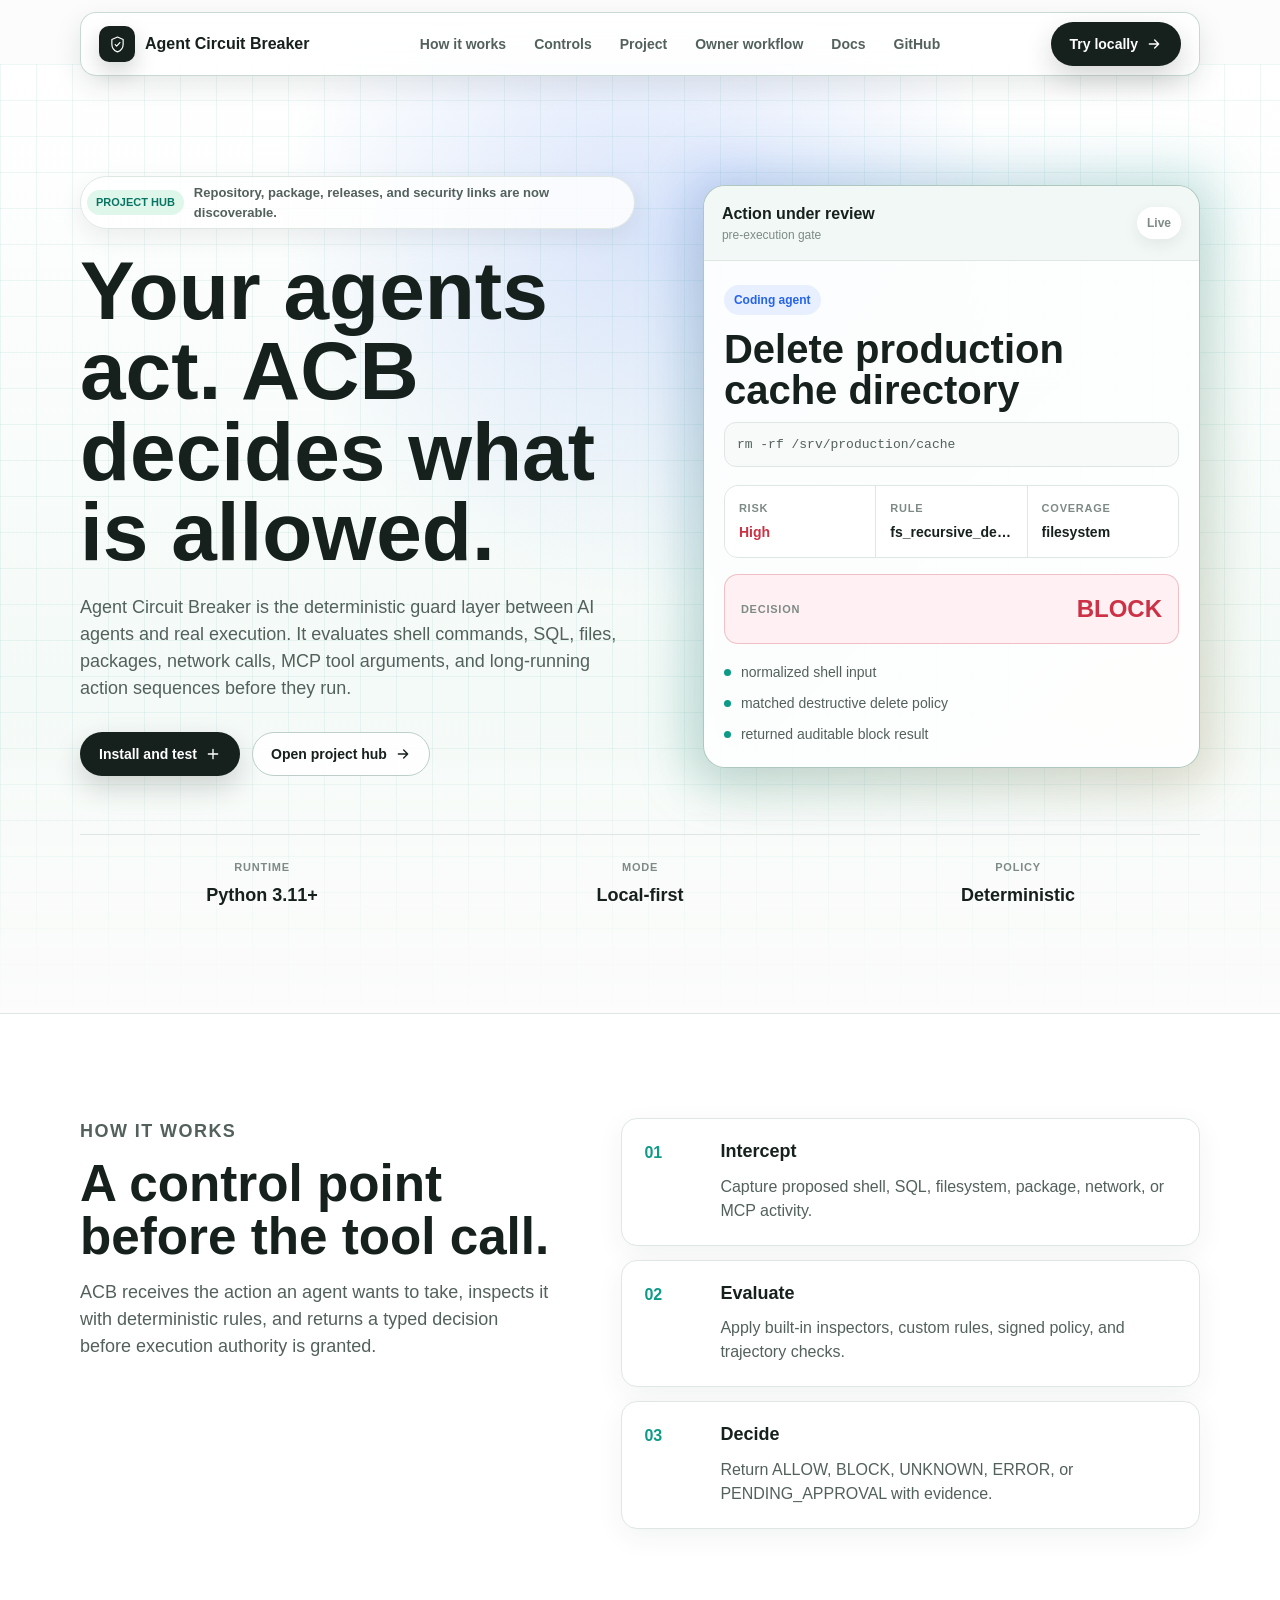
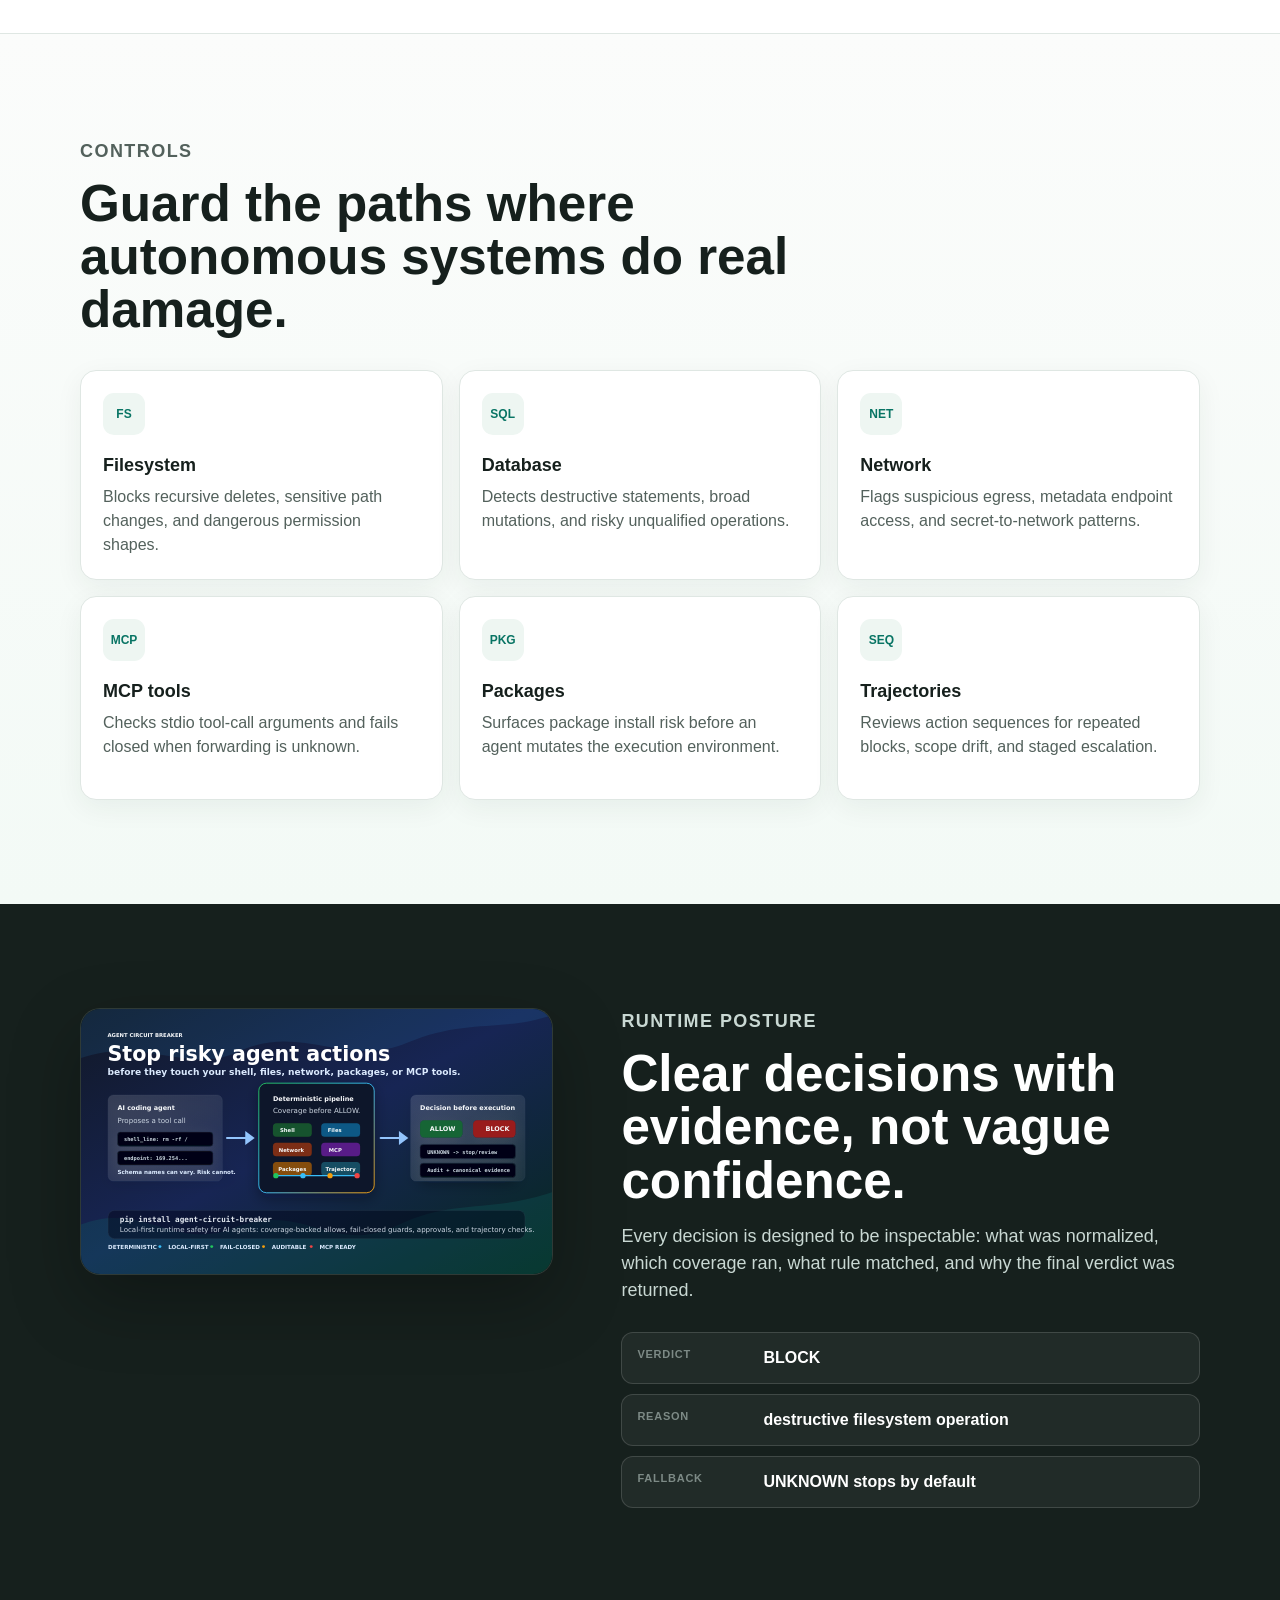
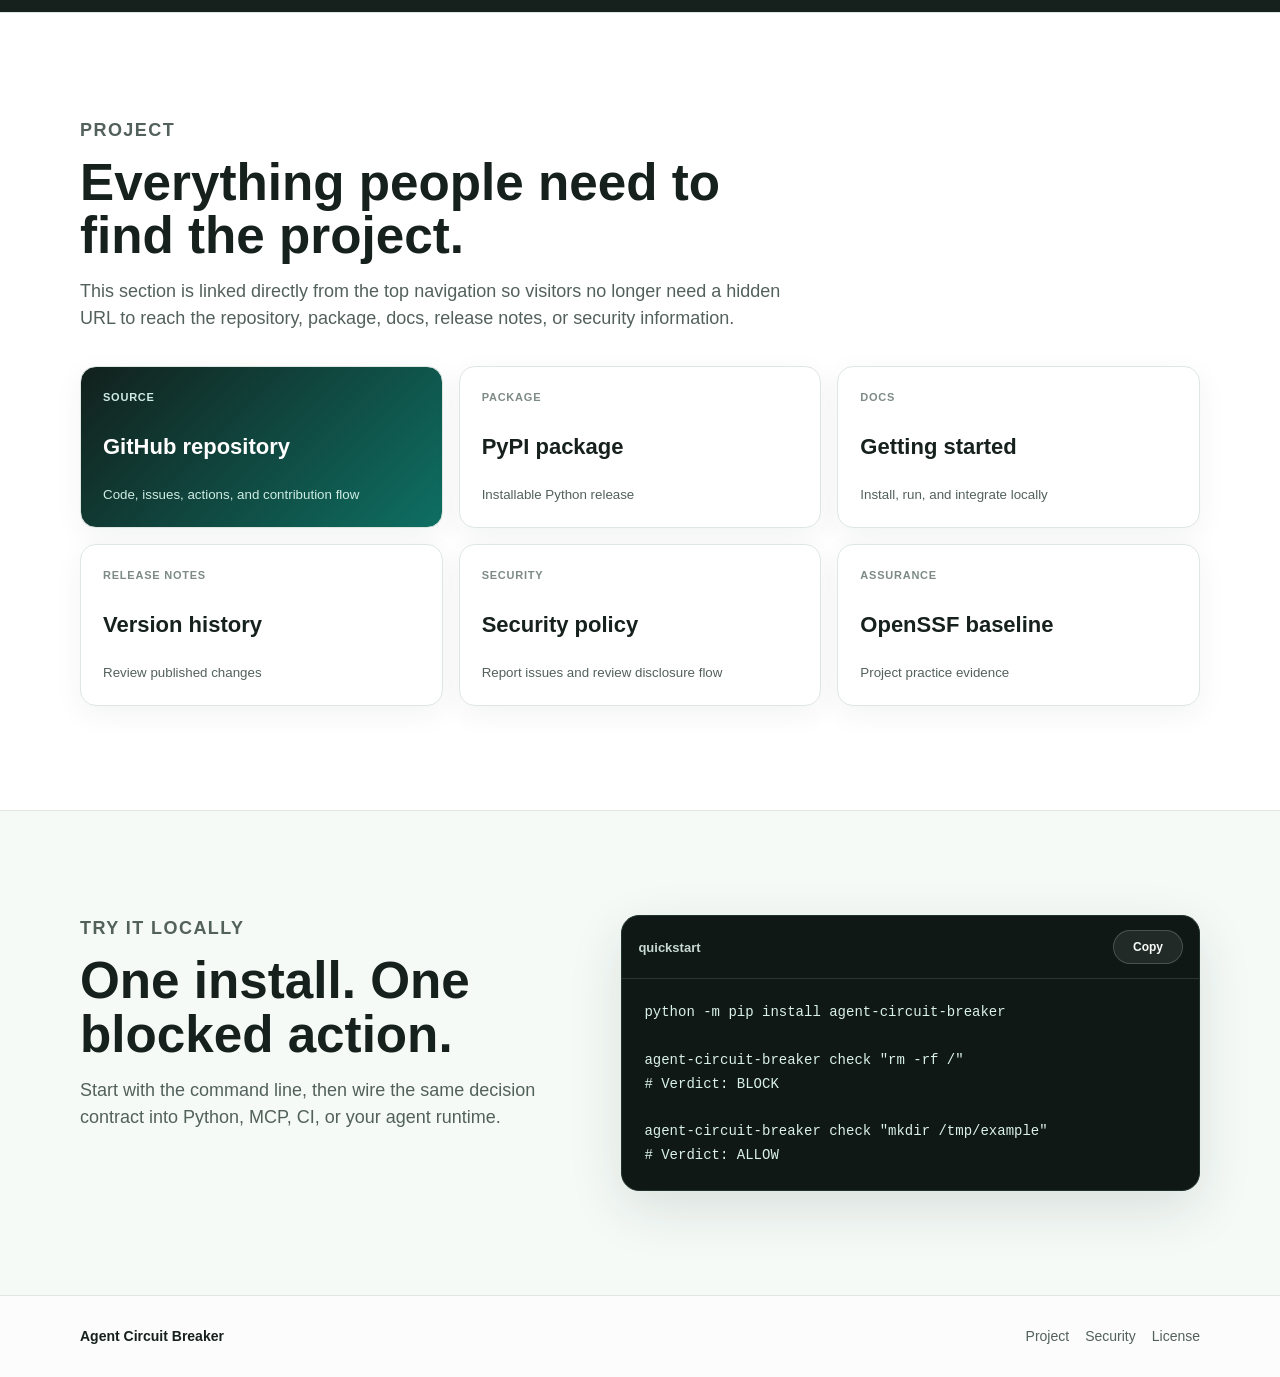
==== commit b7a77c54: "Record installed-wheel execution and clarify owner quickstart paths" ====
--- a/docs/index.html
+++ b/docs/index.html
@@ -70,6 +70,7 @@
           <a href="#how">How it works</a>
           <a href="#controls">Controls</a>
           <a href="#project">Project</a>
+          <a href="https://github.com/sagarchhatrala/agent-circuit-breaker/blob/main/docs/OWNER_SERVICE.md">Owner workflow</a>
           <a href="https://github.com/sagarchhatrala/agent-circuit-breaker/blob/main/docs/GETTING_STARTED.md">Docs</a>
           <a href="https://github.com/sagarchhatrala/agent-circuit-breaker">GitHub</a>
         </div>
@@ -342,4 +343,4 @@
 
     <script src="script.js"></script>
   </body>
-</html>
+</html>
--- a/docs/styles.css
+++ b/docs/styles.css
@@ -415,4 +415,4 @@
   .proof-row { display: grid; gap: 16px; text-align: left; }
   .pipeline article, .mini-ledger div { grid-template-columns: 1fr; }
   .footer-inner { align-items: flex-start; flex-direction: column; }
-}
+}
